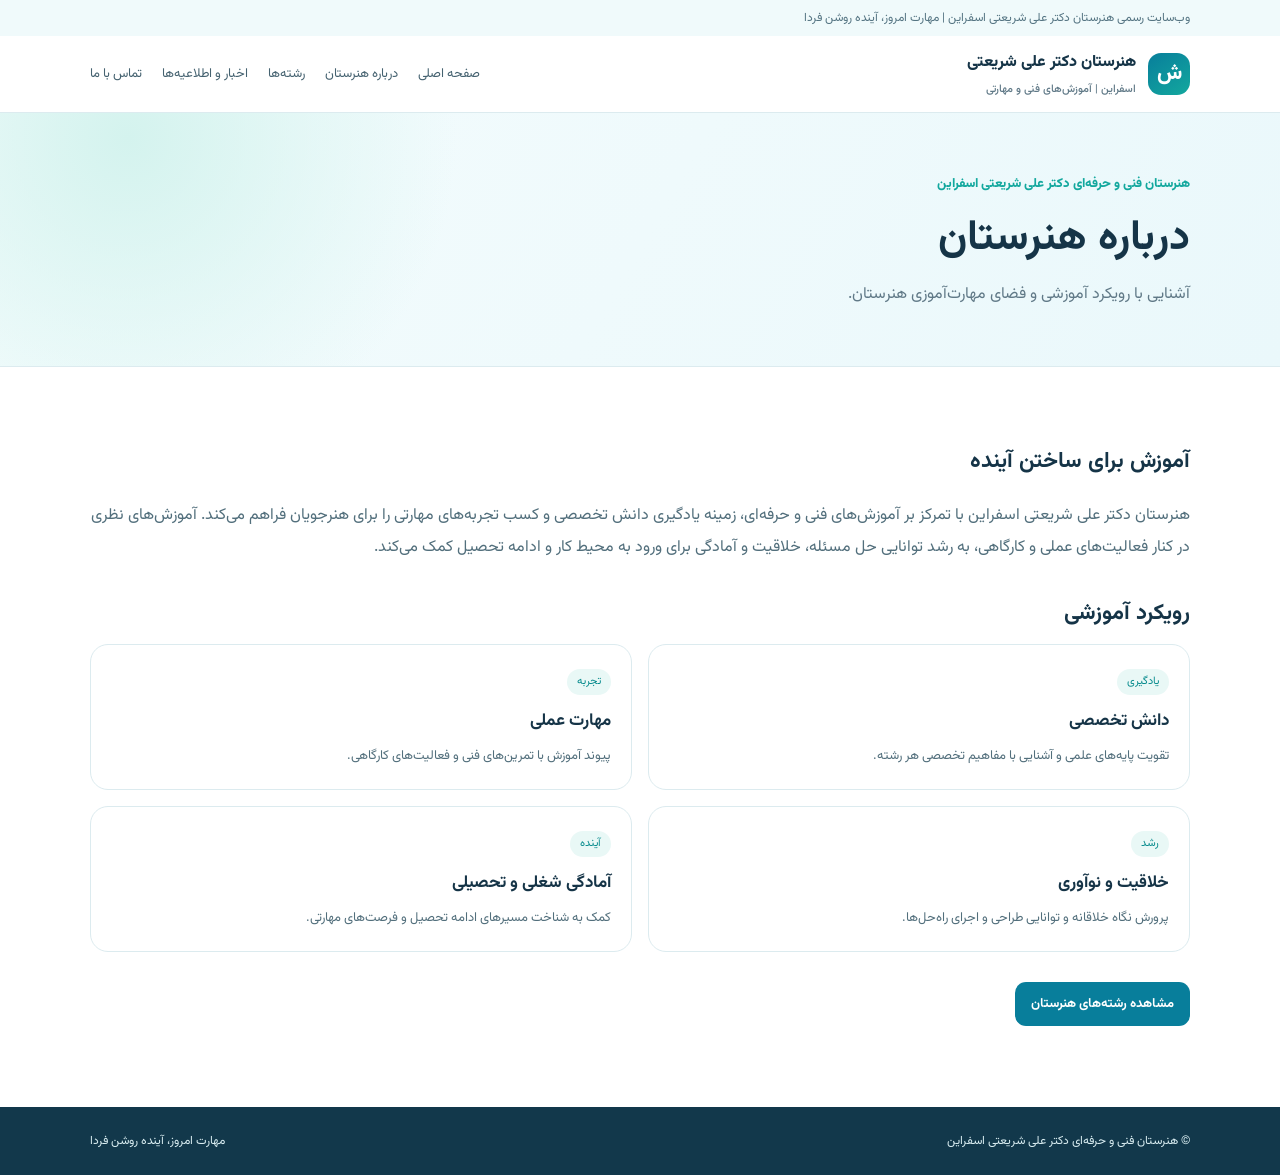
==== pages/about.html @ 3f68a5f8 "Create about school page" ====
<!doctype html><html lang="fa" dir="rtl"><head><meta charset="utf-8"><meta name="viewport" content="width=device-width,initial-scale=1"><meta name="description" content="آشنایی با رویکرد آموزشی و فضای مهارت‌آموزی هنرستان."><title>درباره هنرستان | هنرستان دکتر علی شریعتی اسفراین</title><link rel="stylesheet" href="site-pages.css"></head><body><div class="top"><div class="container">وب‌سایت رسمی هنرستان دکتر علی شریعتی اسفراین | مهارت امروز، آینده روشن فردا</div></div><header class="head"><div class="container nav"><a class="brand" href="../index.html"><span class="mark">ش</span><span>هنرستان دکتر علی شریعتی<small>اسفراین | آموزش‌های فنی و مهارتی</small></span></a><nav class="links"><a href="../index.html">صفحه اصلی</a><a href="about.html">درباره هنرستان</a><a href="fields.html">رشته‌ها</a><a href="news.html">اخبار و اطلاعیه‌ها</a><a href="contact.html">تماس با ما</a></nav></div></header><section class="hero"><div class="container"><span class="eyebrow">هنرستان فنی و حرفه‌ای دکتر علی شریعتی اسفراین</span><h1>درباره هنرستان</h1><p>آشنایی با رویکرد آموزشی و فضای مهارت‌آموزی هنرستان.</p></div></section><main class="container content"><h2>آموزش برای ساختن آینده</h2><p>هنرستان دکتر علی شریعتی اسفراین با تمرکز بر آموزش‌های فنی و حرفه‌ای، زمینه یادگیری دانش تخصصی و کسب تجربه‌های مهارتی را برای هنرجویان فراهم می‌کند. آموزش‌های نظری در کنار فعالیت‌های عملی و کارگاهی، به رشد توانایی حل مسئله، خلاقیت و آمادگی برای ورود به محیط کار و ادامه تحصیل کمک می‌کند.</p><h2>رویکرد آموزشی</h2><div class="grid"><article class="card"><span class="tag">یادگیری</span><h3>دانش تخصصی</h3><p>تقویت پایه‌های علمی و آشنایی با مفاهیم تخصصی هر رشته.</p></article><article class="card"><span class="tag">تجربه</span><h3>مهارت عملی</h3><p>پیوند آموزش با تمرین‌های فنی و فعالیت‌های کارگاهی.</p></article><article class="card"><span class="tag">رشد</span><h3>خلاقیت و نوآوری</h3><p>پرورش نگاه خلاقانه و توانایی طراحی و اجرای راه‌حل‌ها.</p></article><article class="card"><span class="tag">آینده</span><h3>آمادگی شغلی و تحصیلی</h3><p>کمک به شناخت مسیرهای ادامه تحصیل و فرصت‌های مهارتی.</p></article></div><p><a class="btn" href="fields.html">مشاهده رشته‌های هنرستان</a></p></main><footer><div class="container"><span>© هنرستان فنی و حرفه‌ای دکتر علی شریعتی اسفراین</span><span>مهارت امروز، آینده روشن فردا</span></div></footer></body></html>
---- pages/site-pages.css ----
@import url('https://fonts.googleapis.com/css2?family=Vazirmatn:wght@400;500;600;700;800&display=swap');
:root{--ink:#153447;--muted:#607987;--blue:#087e9b;--teal:#13a89e;--sky:#eaf8fb;--pale:#f4fbfc;--line:#dcebef}
*{box-sizing:border-box}html{scroll-behavior:smooth}body{margin:0;font-family:"Vazirmatn",Tahoma,sans-serif;color:var(--ink);background:#fff;line-height:2}a{color:inherit;text-decoration:none}.container{width:min(1100px,92%);margin:auto}
.top{background:#f0fafb;color:#547482;font-size:12px;padding:6px 0}.head{position:sticky;top:0;z-index:5;background:#ffffffed;backdrop-filter:blur(10px);border-bottom:1px solid var(--line)}.nav{min-height:76px;display:flex;align-items:center;justify-content:space-between;gap:18px}.brand{display:flex;align-items:center;gap:12px;font-weight:800}.mark{width:42px;height:42px;border-radius:13px;background:linear-gradient(145deg,var(--blue),var(--teal));color:#fff;display:grid;place-items:center;font-size:21px}.brand small{display:block;color:var(--muted);font-size:11px;font-weight:500}.links{display:flex;gap:20px;flex-wrap:wrap;font-size:13px;color:#456270}.links a:hover{color:var(--teal)}
.hero{padding:55px 0;background:radial-gradient(circle at 10% 10%,#d4f3ee,transparent 28%),linear-gradient(120deg,#f4fcfd,#eaf8fb);border-bottom:1px solid var(--line)}.eyebrow{color:var(--teal);font-size:13px;font-weight:800}.hero h1{font-size:clamp(28px,4vw,42px);line-height:1.5;margin:8px 0}.hero p{max-width:760px;color:var(--muted);margin:0}.content{padding:45px 0 65px}.content h2{font-size:22px;margin:28px 0 8px}.content p{color:#526f7c}.grid{display:grid;grid-template-columns:repeat(2,1fr);gap:16px}.card{border:1px solid var(--line);border-radius:18px;padding:20px;background:#fff}.card h3{margin:0 0 5px;font-size:17px}.card p{margin:0;font-size:13px}.tag{display:inline-block;background:#e9f8f6;color:#078b8d;border-radius:20px;padding:2px 10px;font-size:11px;margin-bottom:9px}
.contact-row{padding:12px 0;border-bottom:1px solid #edf3f4;display:flex;gap:15px}.contact-row b{min-width:140px;color:var(--teal)}.btn{display:inline-block;background:var(--blue);color:white;padding:9px 16px;border-radius:11px;font-size:13px;font-weight:700;margin-top:14px}
.notice{border:1px solid var(--line);border-radius:17px;padding:18px;margin-bottom:14px}.notice-top{display:flex;justify-content:space-between;gap:12px;color:var(--teal);font-size:12px}.notice h3{font-size:17px;margin:8px 0}.notice p{margin:0;color:var(--muted);font-size:13px}.notice small{color:#8299a2}
footer{background:#12384b;color:#d9edf1;padding:22px 0;font-size:12px}footer .container{display:flex;justify-content:space-between;gap:10px;flex-wrap:wrap}
@media(max-width:700px){.nav{align-items:flex-start;padding:12px 0;flex-direction:column}.links{gap:10px 15px}.grid{grid-template-columns:1fr}.contact-row{gap:8px;flex-direction:column}.contact-row b{min-width:0}}
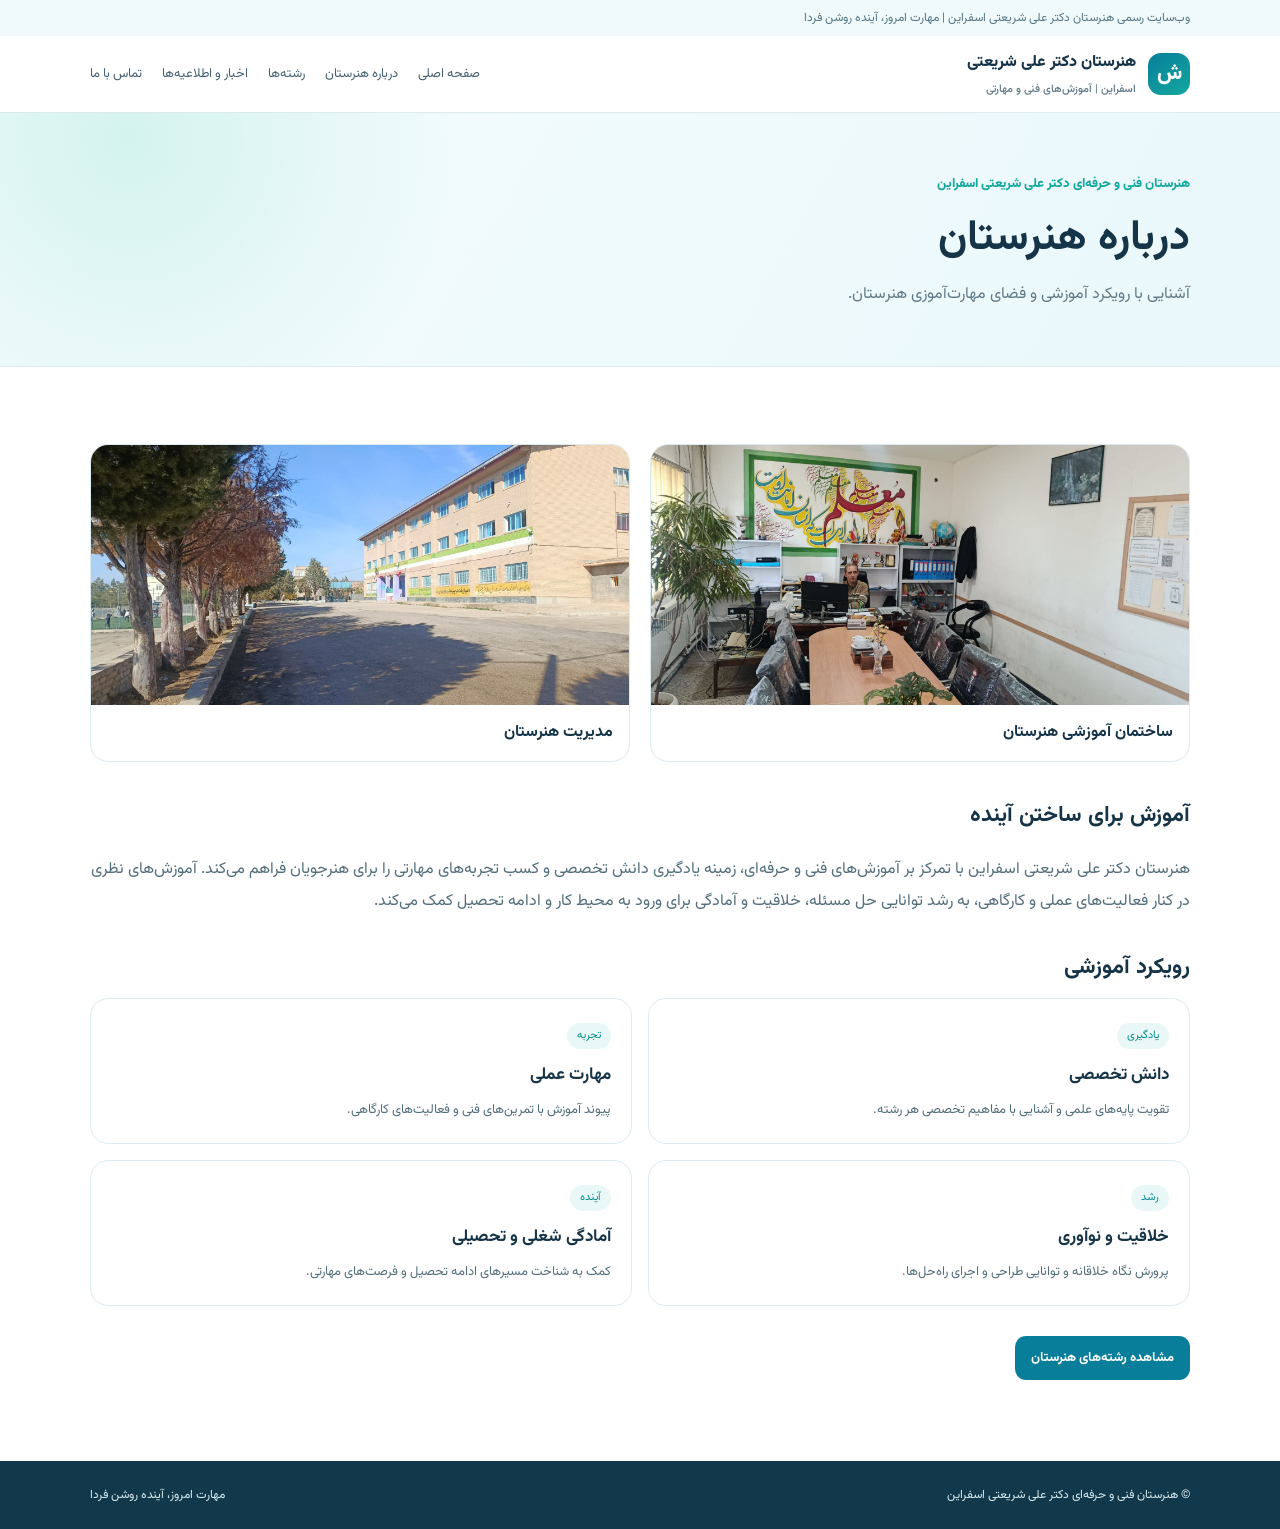
==== commit 1833a6ce: "Add school building and management office photos to about page" ====
--- a/pages/about.html
+++ b/pages/about.html
@@ -1 +1 @@
-<!doctype html><html lang="fa" dir="rtl"><head><meta charset="utf-8"><meta name="viewport" content="width=device-width,initial-scale=1"><meta name="description" content="آشنایی با رویکرد آموزشی و فضای مهارت‌آموزی هنرستان."><title>درباره هنرستان | هنرستان دکتر علی شریعتی اسفراین</title><link rel="stylesheet" href="site-pages.css"></head><body><div class="top"><div class="container">وب‌سایت رسمی هنرستان دکتر علی شریعتی اسفراین | مهارت امروز، آینده روشن فردا</div></div><header class="head"><div class="container nav"><a class="brand" href="../index.html"><span class="mark">ش</span><span>هنرستان دکتر علی شریعتی<small>اسفراین | آموزش‌های فنی و مهارتی</small></span></a><nav class="links"><a href="../index.html">صفحه اصلی</a><a href="about.html">درباره هنرستان</a><a href="fields.html">رشته‌ها</a><a href="news.html">اخبار و اطلاعیه‌ها</a><a href="contact.html">تماس با ما</a></nav></div></header><section class="hero"><div class="container"><span class="eyebrow">هنرستان فنی و حرفه‌ای دکتر علی شریعتی اسفراین</span><h1>درباره هنرستان</h1><p>آشنایی با رویکرد آموزشی و فضای مهارت‌آموزی هنرستان.</p></div></section><main class="container content"><h2>آموزش برای ساختن آینده</h2><p>هنرستان دکتر علی شریعتی اسفراین با تمرکز بر آموزش‌های فنی و حرفه‌ای، زمینه یادگیری دانش تخصصی و کسب تجربه‌های مهارتی را برای هنرجویان فراهم می‌کند. آموزش‌های نظری در کنار فعالیت‌های عملی و کارگاهی، به رشد توانایی حل مسئله، خلاقیت و آمادگی برای ورود به محیط کار و ادامه تحصیل کمک می‌کند.</p><h2>رویکرد آموزشی</h2><div class="grid"><article class="card"><span class="tag">یادگیری</span><h3>دانش تخصصی</h3><p>تقویت پایه‌های علمی و آشنایی با مفاهیم تخصصی هر رشته.</p></article><article class="card"><span class="tag">تجربه</span><h3>مهارت عملی</h3><p>پیوند آموزش با تمرین‌های فنی و فعالیت‌های کارگاهی.</p></article><article class="card"><span class="tag">رشد</span><h3>خلاقیت و نوآوری</h3><p>پرورش نگاه خلاقانه و توانایی طراحی و اجرای راه‌حل‌ها.</p></article><article class="card"><span class="tag">آینده</span><h3>آمادگی شغلی و تحصیلی</h3><p>کمک به شناخت مسیرهای ادامه تحصیل و فرصت‌های مهارتی.</p></article></div><p><a class="btn" href="fields.html">مشاهده رشته‌های هنرستان</a></p></main><footer><div class="container"><span>© هنرستان فنی و حرفه‌ای دکتر علی شریعتی اسفراین</span><span>مهارت امروز، آینده روشن فردا</span></div></footer></body></html>+<!doctype html><html lang="fa" dir="rtl"><head><meta charset="utf-8"><meta name="viewport" content="width=device-width,initial-scale=1"><meta name="description" content="آشنایی با رویکرد آموزشی و فضای مهارت‌آموزی هنرستان."><title>درباره هنرستان | هنرستان دکتر علی شریعتی اسفراین</title><link rel="stylesheet" href="site-pages.css"></head><body><div class="top"><div class="container">وب‌سایت رسمی هنرستان دکتر علی شریعتی اسفراین | مهارت امروز، آینده روشن فردا</div></div><header class="head"><div class="container nav"><a class="brand" href="../index.html"><span class="mark">ش</span><span>هنرستان دکتر علی شریعتی<small>اسفراین | آموزش‌های فنی و مهارتی</small></span></a><nav class="links"><a href="../index.html">صفحه اصلی</a><a href="about.html">درباره هنرستان</a><a href="fields.html">رشته‌ها</a><a href="news.html">اخبار و اطلاعیه‌ها</a><a href="contact.html">تماس با ما</a></nav></div></header><section class="hero"><div class="container"><span class="eyebrow">هنرستان فنی و حرفه‌ای دکتر علی شریعتی اسفراین</span><h1>درباره هنرستان</h1><p>آشنایی با رویکرد آموزشی و فضای مهارت‌آموزی هنرستان.</p></div></section><main class="container content"><section class="photo-grid" style="display:grid;grid-template-columns:repeat(auto-fit,minmax(260px,1fr));gap:20px;margin:32px 0"><figure style="margin:0;border:1px solid #dcebef;border-radius:18px;overflow:hidden;background:#fff"><img src="../IMG_20261121_161923_589.jpg" alt="ساختمان آموزشی هنرستان دکتر علی شریعتی اسفراین" style="display:block;width:100%;height:260px;object-fit:cover"><figcaption style="padding:12px 16px;font-weight:700;color:#153447">ساختمان آموزشی هنرستان</figcaption></figure><figure style="margin:0;border:1px solid #dcebef;border-radius:18px;overflow:hidden;background:#fff"><img src="../IMG_20261121_161946_931.jpg" alt="دفتر مدیریت هنرستان دکتر علی شریعتی اسفراین" style="display:block;width:100%;height:260px;object-fit:cover"><figcaption style="padding:12px 16px;font-weight:700;color:#153447">مدیریت هنرستان</figcaption></figure></section><h2>آموزش برای ساختن آینده</h2><p>هنرستان دکتر علی شریعتی اسفراین با تمرکز بر آموزش‌های فنی و حرفه‌ای، زمینه یادگیری دانش تخصصی و کسب تجربه‌های مهارتی را برای هنرجویان فراهم می‌کند. آموزش‌های نظری در کنار فعالیت‌های عملی و کارگاهی، به رشد توانایی حل مسئله، خلاقیت و آمادگی برای ورود به محیط کار و ادامه تحصیل کمک می‌کند.</p><h2>رویکرد آموزشی</h2><div class="grid"><article class="card"><span class="tag">یادگیری</span><h3>دانش تخصصی</h3><p>تقویت پایه‌های علمی و آشنایی با مفاهیم تخصصی هر رشته.</p></article><article class="card"><span class="tag">تجربه</span><h3>مهارت عملی</h3><p>پیوند آموزش با تمرین‌های فنی و فعالیت‌های کارگاهی.</p></article><article class="card"><span class="tag">رشد</span><h3>خلاقیت و نوآوری</h3><p>پرورش نگاه خلاقانه و توانایی طراحی و اجرای راه‌حل‌ها.</p></article><article class="card"><span class="tag">آینده</span><h3>آمادگی شغلی و تحصیلی</h3><p>کمک به شناخت مسیرهای ادامه تحصیل و فرصت‌های مهارتی.</p></article></div><p><a class="btn" href="fields.html">مشاهده رشته‌های هنرستان</a></p></main><footer><div class="container"><span>© هنرستان فنی و حرفه‌ای دکتر علی شریعتی اسفراین</span><span>مهارت امروز، آینده روشن فردا</span></div></footer></body></html>
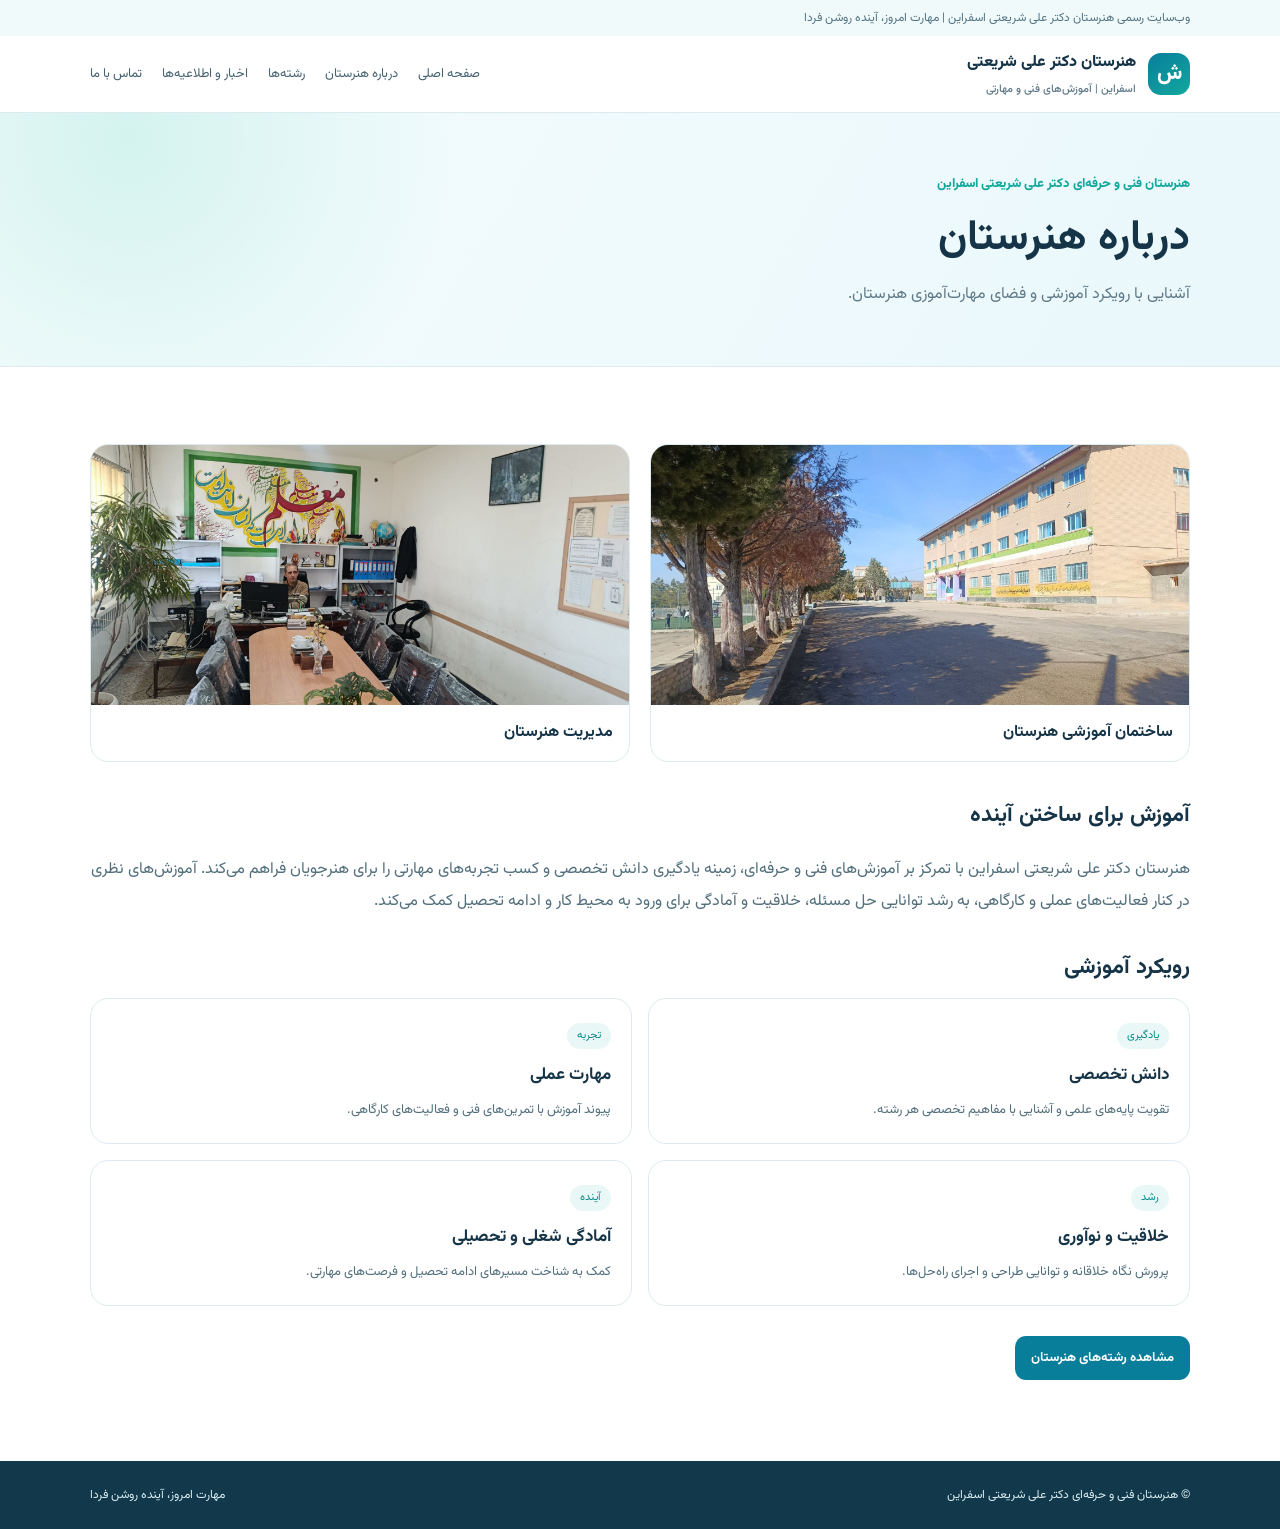
==== commit dcd954b2: "Swap school building and management office photos and captions" ====
--- a/pages/about.html
+++ b/pages/about.html
@@ -1 +1 @@
-<!doctype html><html lang="fa" dir="rtl"><head><meta charset="utf-8"><meta name="viewport" content="width=device-width,initial-scale=1"><meta name="description" content="آشنایی با رویکرد آموزشی و فضای مهارت‌آموزی هنرستان."><title>درباره هنرستان | هنرستان دکتر علی شریعتی اسفراین</title><link rel="stylesheet" href="site-pages.css"></head><body><div class="top"><div class="container">وب‌سایت رسمی هنرستان دکتر علی شریعتی اسفراین | مهارت امروز، آینده روشن فردا</div></div><header class="head"><div class="container nav"><a class="brand" href="../index.html"><span class="mark">ش</span><span>هنرستان دکتر علی شریعتی<small>اسفراین | آموزش‌های فنی و مهارتی</small></span></a><nav class="links"><a href="../index.html">صفحه اصلی</a><a href="about.html">درباره هنرستان</a><a href="fields.html">رشته‌ها</a><a href="news.html">اخبار و اطلاعیه‌ها</a><a href="contact.html">تماس با ما</a></nav></div></header><section class="hero"><div class="container"><span class="eyebrow">هنرستان فنی و حرفه‌ای دکتر علی شریعتی اسفراین</span><h1>درباره هنرستان</h1><p>آشنایی با رویکرد آموزشی و فضای مهارت‌آموزی هنرستان.</p></div></section><main class="container content"><section class="photo-grid" style="display:grid;grid-template-columns:repeat(auto-fit,minmax(260px,1fr));gap:20px;margin:32px 0"><figure style="margin:0;border:1px solid #dcebef;border-radius:18px;overflow:hidden;background:#fff"><img src="../IMG_20261121_161923_589.jpg" alt="ساختمان آموزشی هنرستان دکتر علی شریعتی اسفراین" style="display:block;width:100%;height:260px;object-fit:cover"><figcaption style="padding:12px 16px;font-weight:700;color:#153447">ساختمان آموزشی هنرستان</figcaption></figure><figure style="margin:0;border:1px solid #dcebef;border-radius:18px;overflow:hidden;background:#fff"><img src="../IMG_20261121_161946_931.jpg" alt="دفتر مدیریت هنرستان دکتر علی شریعتی اسفراین" style="display:block;width:100%;height:260px;object-fit:cover"><figcaption style="padding:12px 16px;font-weight:700;color:#153447">مدیریت هنرستان</figcaption></figure></section><h2>آموزش برای ساختن آینده</h2><p>هنرستان دکتر علی شریعتی اسفراین با تمرکز بر آموزش‌های فنی و حرفه‌ای، زمینه یادگیری دانش تخصصی و کسب تجربه‌های مهارتی را برای هنرجویان فراهم می‌کند. آموزش‌های نظری در کنار فعالیت‌های عملی و کارگاهی، به رشد توانایی حل مسئله، خلاقیت و آمادگی برای ورود به محیط کار و ادامه تحصیل کمک می‌کند.</p><h2>رویکرد آموزشی</h2><div class="grid"><article class="card"><span class="tag">یادگیری</span><h3>دانش تخصصی</h3><p>تقویت پایه‌های علمی و آشنایی با مفاهیم تخصصی هر رشته.</p></article><article class="card"><span class="tag">تجربه</span><h3>مهارت عملی</h3><p>پیوند آموزش با تمرین‌های فنی و فعالیت‌های کارگاهی.</p></article><article class="card"><span class="tag">رشد</span><h3>خلاقیت و نوآوری</h3><p>پرورش نگاه خلاقانه و توانایی طراحی و اجرای راه‌حل‌ها.</p></article><article class="card"><span class="tag">آینده</span><h3>آمادگی شغلی و تحصیلی</h3><p>کمک به شناخت مسیرهای ادامه تحصیل و فرصت‌های مهارتی.</p></article></div><p><a class="btn" href="fields.html">مشاهده رشته‌های هنرستان</a></p></main><footer><div class="container"><span>© هنرستان فنی و حرفه‌ای دکتر علی شریعتی اسفراین</span><span>مهارت امروز، آینده روشن فردا</span></div></footer></body></html>+<!doctype html><html lang="fa" dir="rtl"><head><meta charset="utf-8"><meta name="viewport" content="width=device-width,initial-scale=1"><meta name="description" content="آشنایی با رویکرد آموزشی و فضای مهارت‌آموزی هنرستان."><title>درباره هنرستان | هنرستان دکتر علی شریعتی اسفراین</title><link rel="stylesheet" href="site-pages.css"></head><body><div class="top"><div class="container">وب‌سایت رسمی هنرستان دکتر علی شریعتی اسفراین | مهارت امروز، آینده روشن فردا</div></div><header class="head"><div class="container nav"><a class="brand" href="../index.html"><span class="mark">ش</span><span>هنرستان دکتر علی شریعتی<small>اسفراین | آموزش‌های فنی و مهارتی</small></span></a><nav class="links"><a href="../index.html">صفحه اصلی</a><a href="about.html">درباره هنرستان</a><a href="fields.html">رشته‌ها</a><a href="news.html">اخبار و اطلاعیه‌ها</a><a href="contact.html">تماس با ما</a></nav></div></header><section class="hero"><div class="container"><span class="eyebrow">هنرستان فنی و حرفه‌ای دکتر علی شریعتی اسفراین</span><h1>درباره هنرستان</h1><p>آشنایی با رویکرد آموزشی و فضای مهارت‌آموزی هنرستان.</p></div></section><main class="container content"><section class="photo-grid" style="display:grid;grid-template-columns:repeat(auto-fit,minmax(260px,1fr));gap:20px;margin:32px 0"><figure style="margin:0;border:1px solid #dcebef;border-radius:18px;overflow:hidden;background:#fff"><img src="../IMG_20261121_161946_931.jpg" alt="ساختمان آموزشی هنرستان دکتر علی شریعتی اسفراین" style="display:block;width:100%;height:260px;object-fit:cover"><figcaption style="padding:12px 16px;font-weight:700;color:#153447">ساختمان آموزشی هنرستان</figcaption></figure><figure style="margin:0;border:1px solid #dcebef;border-radius:18px;overflow:hidden;background:#fff"><img src="../IMG_20261121_161923_589.jpg" alt="دفتر مدیریت هنرستان دکتر علی شریعتی اسفراین" style="display:block;width:100%;height:260px;object-fit:cover"><figcaption style="padding:12px 16px;font-weight:700;color:#153447">مدیریت هنرستان</figcaption></figure></section><h2>آموزش برای ساختن آینده</h2><p>هنرستان دکتر علی شریعتی اسفراین با تمرکز بر آموزش‌های فنی و حرفه‌ای، زمینه یادگیری دانش تخصصی و کسب تجربه‌های مهارتی را برای هنرجویان فراهم می‌کند. آموزش‌های نظری در کنار فعالیت‌های عملی و کارگاهی، به رشد توانایی حل مسئله، خلاقیت و آمادگی برای ورود به محیط کار و ادامه تحصیل کمک می‌کند.</p><h2>رویکرد آموزشی</h2><div class="grid"><article class="card"><span class="tag">یادگیری</span><h3>دانش تخصصی</h3><p>تقویت پایه‌های علمی و آشنایی با مفاهیم تخصصی هر رشته.</p></article><article class="card"><span class="tag">تجربه</span><h3>مهارت عملی</h3><p>پیوند آموزش با تمرین‌های فنی و فعالیت‌های کارگاهی.</p></article><article class="card"><span class="tag">رشد</span><h3>خلاقیت و نوآوری</h3><p>پرورش نگاه خلاقانه و توانایی طراحی و اجرای راه‌حل‌ها.</p></article><article class="card"><span class="tag">آینده</span><h3>آمادگی شغلی و تحصیلی</h3><p>کمک به شناخت مسیرهای ادامه تحصیل و فرصت‌های مهارتی.</p></article></div><p><a class="btn" href="fields.html">مشاهده رشته‌های هنرستان</a></p></main><footer><div class="container"><span>© هنرستان فنی و حرفه‌ای دکتر علی شریعتی اسفراین</span><span>مهارت امروز، آینده روشن فردا</span></div></footer></body></html>
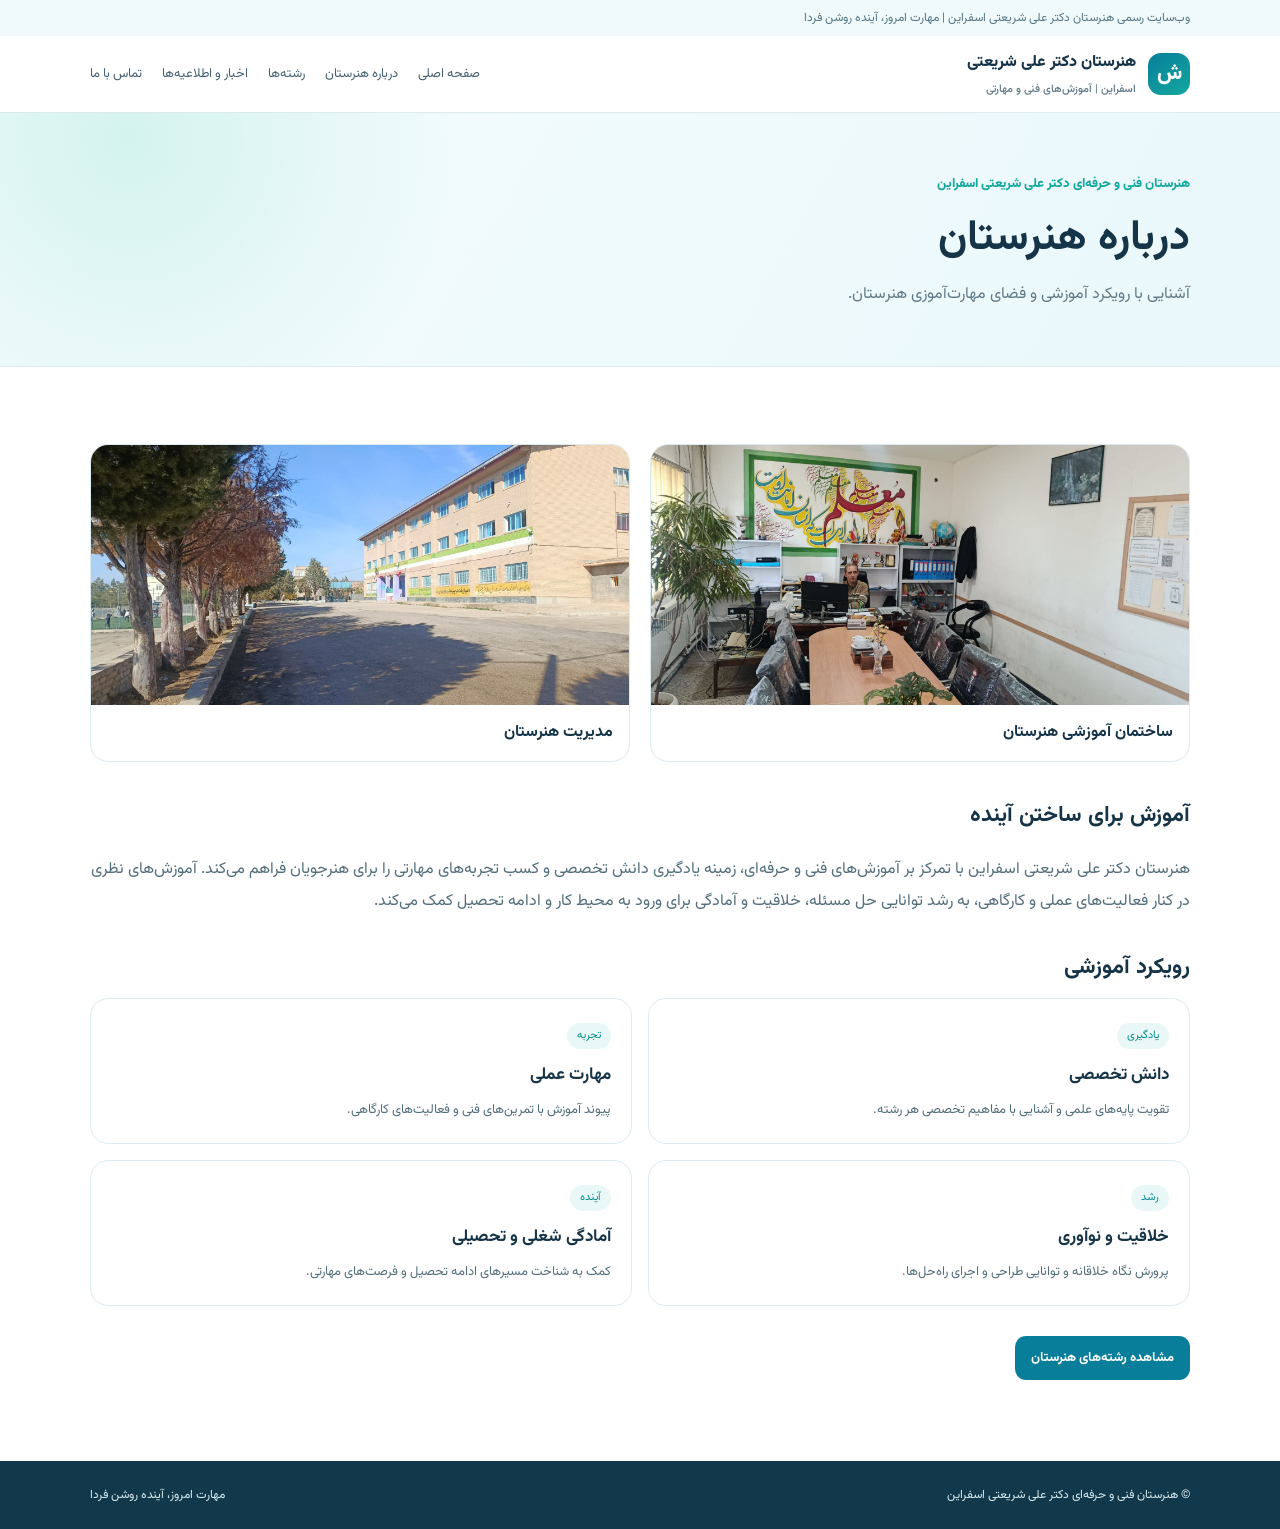
==== commit f301812c: "Correct school photo and management office image mapping" ====
--- a/pages/about.html
+++ b/pages/about.html
@@ -1 +1 @@
-<!doctype html><html lang="fa" dir="rtl"><head><meta charset="utf-8"><meta name="viewport" content="width=device-width,initial-scale=1"><meta name="description" content="آشنایی با رویکرد آموزشی و فضای مهارت‌آموزی هنرستان."><title>درباره هنرستان | هنرستان دکتر علی شریعتی اسفراین</title><link rel="stylesheet" href="site-pages.css"></head><body><div class="top"><div class="container">وب‌سایت رسمی هنرستان دکتر علی شریعتی اسفراین | مهارت امروز، آینده روشن فردا</div></div><header class="head"><div class="container nav"><a class="brand" href="../index.html"><span class="mark">ش</span><span>هنرستان دکتر علی شریعتی<small>اسفراین | آموزش‌های فنی و مهارتی</small></span></a><nav class="links"><a href="../index.html">صفحه اصلی</a><a href="about.html">درباره هنرستان</a><a href="fields.html">رشته‌ها</a><a href="news.html">اخبار و اطلاعیه‌ها</a><a href="contact.html">تماس با ما</a></nav></div></header><section class="hero"><div class="container"><span class="eyebrow">هنرستان فنی و حرفه‌ای دکتر علی شریعتی اسفراین</span><h1>درباره هنرستان</h1><p>آشنایی با رویکرد آموزشی و فضای مهارت‌آموزی هنرستان.</p></div></section><main class="container content"><section class="photo-grid" style="display:grid;grid-template-columns:repeat(auto-fit,minmax(260px,1fr));gap:20px;margin:32px 0"><figure style="margin:0;border:1px solid #dcebef;border-radius:18px;overflow:hidden;background:#fff"><img src="../IMG_20261121_161946_931.jpg" alt="ساختمان آموزشی هنرستان دکتر علی شریعتی اسفراین" style="display:block;width:100%;height:260px;object-fit:cover"><figcaption style="padding:12px 16px;font-weight:700;color:#153447">ساختمان آموزشی هنرستان</figcaption></figure><figure style="margin:0;border:1px solid #dcebef;border-radius:18px;overflow:hidden;background:#fff"><img src="../IMG_20261121_161923_589.jpg" alt="دفتر مدیریت هنرستان دکتر علی شریعتی اسفراین" style="display:block;width:100%;height:260px;object-fit:cover"><figcaption style="padding:12px 16px;font-weight:700;color:#153447">مدیریت هنرستان</figcaption></figure></section><h2>آموزش برای ساختن آینده</h2><p>هنرستان دکتر علی شریعتی اسفراین با تمرکز بر آموزش‌های فنی و حرفه‌ای، زمینه یادگیری دانش تخصصی و کسب تجربه‌های مهارتی را برای هنرجویان فراهم می‌کند. آموزش‌های نظری در کنار فعالیت‌های عملی و کارگاهی، به رشد توانایی حل مسئله، خلاقیت و آمادگی برای ورود به محیط کار و ادامه تحصیل کمک می‌کند.</p><h2>رویکرد آموزشی</h2><div class="grid"><article class="card"><span class="tag">یادگیری</span><h3>دانش تخصصی</h3><p>تقویت پایه‌های علمی و آشنایی با مفاهیم تخصصی هر رشته.</p></article><article class="card"><span class="tag">تجربه</span><h3>مهارت عملی</h3><p>پیوند آموزش با تمرین‌های فنی و فعالیت‌های کارگاهی.</p></article><article class="card"><span class="tag">رشد</span><h3>خلاقیت و نوآوری</h3><p>پرورش نگاه خلاقانه و توانایی طراحی و اجرای راه‌حل‌ها.</p></article><article class="card"><span class="tag">آینده</span><h3>آمادگی شغلی و تحصیلی</h3><p>کمک به شناخت مسیرهای ادامه تحصیل و فرصت‌های مهارتی.</p></article></div><p><a class="btn" href="fields.html">مشاهده رشته‌های هنرستان</a></p></main><footer><div class="container"><span>© هنرستان فنی و حرفه‌ای دکتر علی شریعتی اسفراین</span><span>مهارت امروز، آینده روشن فردا</span></div></footer></body></html>+<!doctype html><html lang="fa" dir="rtl"><head><meta charset="utf-8"><meta name="viewport" content="width=device-width,initial-scale=1"><meta name="description" content="آشنایی با رویکرد آموزشی و فضای مهارت‌آموزی هنرستان."><title>درباره هنرستان | هنرستان دکتر علی شریعتی اسفراین</title><link rel="stylesheet" href="site-pages.css"></head><body><div class="top"><div class="container">وب‌سایت رسمی هنرستان دکتر علی شریعتی اسفراین | مهارت امروز، آینده روشن فردا</div></div><header class="head"><div class="container nav"><a class="brand" href="../index.html"><span class="mark">ش</span><span>هنرستان دکتر علی شریعتی<small>اسفراین | آموزش‌های فنی و مهارتی</small></span></a><nav class="links"><a href="../index.html">صفحه اصلی</a><a href="about.html">درباره هنرستان</a><a href="fields.html">رشته‌ها</a><a href="news.html">اخبار و اطلاعیه‌ها</a><a href="contact.html">تماس با ما</a></nav></div></header><section class="hero"><div class="container"><span class="eyebrow">هنرستان فنی و حرفه‌ای دکتر علی شریعتی اسفراین</span><h1>درباره هنرستان</h1><p>آشنایی با رویکرد آموزشی و فضای مهارت‌آموزی هنرستان.</p></div></section><main class="container content"><section class="photo-grid" style="display:grid;grid-template-columns:repeat(auto-fit,minmax(260px,1fr));gap:20px;margin:32px 0"><figure style="margin:0;border:1px solid #dcebef;border-radius:18px;overflow:hidden;background:#fff"><img src="../IMG_20261121_161923_589.jpg" alt="ساختمان آموزشی هنرستان دکتر علی شریعتی اسفراین" style="display:block;width:100%;height:260px;object-fit:cover"><figcaption style="padding:12px 16px;font-weight:700;color:#153447">ساختمان آموزشی هنرستان</figcaption></figure><figure style="margin:0;border:1px solid #dcebef;border-radius:18px;overflow:hidden;background:#fff"><img src="../IMG_20261121_161946_931.jpg" alt="دفتر مدیریت هنرستان دکتر علی شریعتی اسفراین" style="display:block;width:100%;height:260px;object-fit:cover"><figcaption style="padding:12px 16px;font-weight:700;color:#153447">مدیریت هنرستان</figcaption></figure></section><h2>آموزش برای ساختن آینده</h2><p>هنرستان دکتر علی شریعتی اسفراین با تمرکز بر آموزش‌های فنی و حرفه‌ای، زمینه یادگیری دانش تخصصی و کسب تجربه‌های مهارتی را برای هنرجویان فراهم می‌کند. آموزش‌های نظری در کنار فعالیت‌های عملی و کارگاهی، به رشد توانایی حل مسئله، خلاقیت و آمادگی برای ورود به محیط کار و ادامه تحصیل کمک می‌کند.</p><h2>رویکرد آموزشی</h2><div class="grid"><article class="card"><span class="tag">یادگیری</span><h3>دانش تخصصی</h3><p>تقویت پایه‌های علمی و آشنایی با مفاهیم تخصصی هر رشته.</p></article><article class="card"><span class="tag">تجربه</span><h3>مهارت عملی</h3><p>پیوند آموزش با تمرین‌های فنی و فعالیت‌های کارگاهی.</p></article><article class="card"><span class="tag">رشد</span><h3>خلاقیت و نوآوری</h3><p>پرورش نگاه خلاقانه و توانایی طراحی و اجرای راه‌حل‌ها.</p></article><article class="card"><span class="tag">آینده</span><h3>آمادگی شغلی و تحصیلی</h3><p>کمک به شناخت مسیرهای ادامه تحصیل و فرصت‌های مهارتی.</p></article></div><p><a class="btn" href="fields.html">مشاهده رشته‌های هنرستان</a></p></main><footer><div class="container"><span>© هنرستان فنی و حرفه‌ای دکتر علی شریعتی اسفراین</span><span>مهارت امروز، آینده روشن فردا</span></div></footer></body></html>
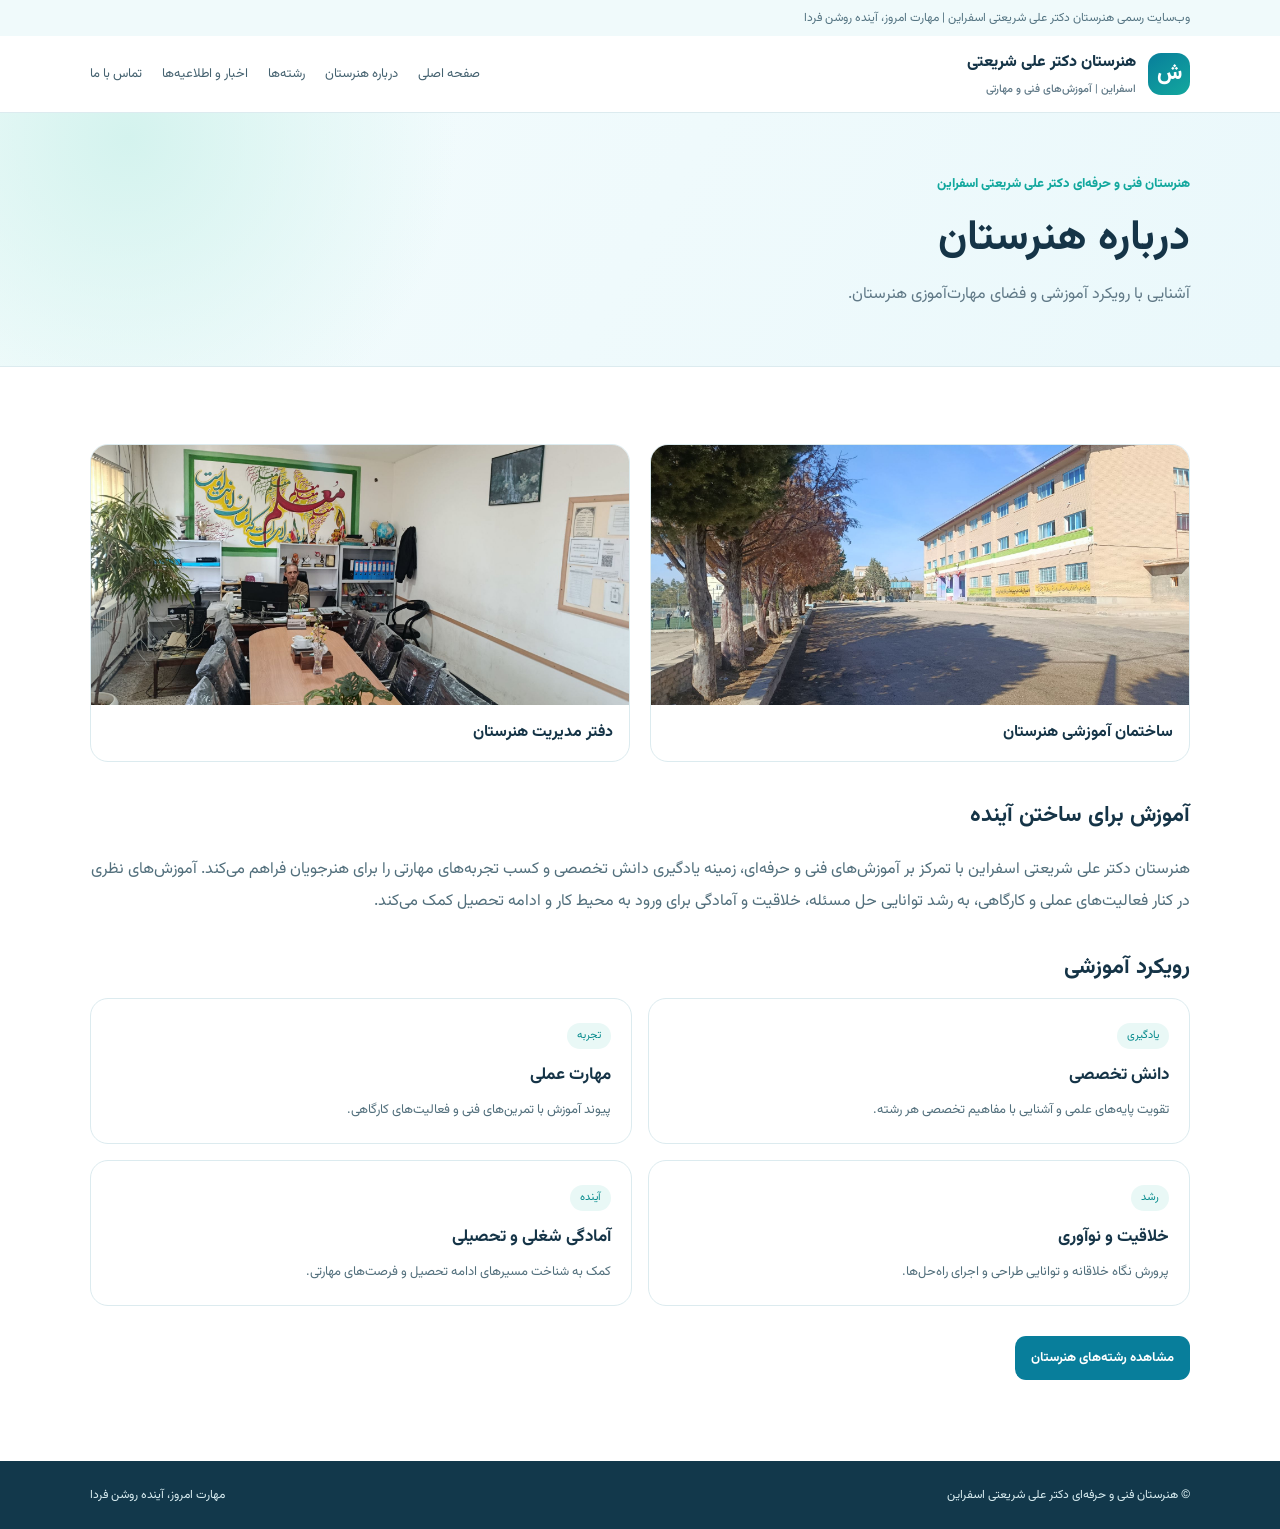
==== commit 55723df5: "Fix actual school and management photo mapping" ====
--- a/pages/about.html
+++ b/pages/about.html
@@ -1 +1 @@
-<!doctype html><html lang="fa" dir="rtl"><head><meta charset="utf-8"><meta name="viewport" content="width=device-width,initial-scale=1"><meta name="description" content="آشنایی با رویکرد آموزشی و فضای مهارت‌آموزی هنرستان."><title>درباره هنرستان | هنرستان دکتر علی شریعتی اسفراین</title><link rel="stylesheet" href="site-pages.css"></head><body><div class="top"><div class="container">وب‌سایت رسمی هنرستان دکتر علی شریعتی اسفراین | مهارت امروز، آینده روشن فردا</div></div><header class="head"><div class="container nav"><a class="brand" href="../index.html"><span class="mark">ش</span><span>هنرستان دکتر علی شریعتی<small>اسفراین | آموزش‌های فنی و مهارتی</small></span></a><nav class="links"><a href="../index.html">صفحه اصلی</a><a href="about.html">درباره هنرستان</a><a href="fields.html">رشته‌ها</a><a href="news.html">اخبار و اطلاعیه‌ها</a><a href="contact.html">تماس با ما</a></nav></div></header><section class="hero"><div class="container"><span class="eyebrow">هنرستان فنی و حرفه‌ای دکتر علی شریعتی اسفراین</span><h1>درباره هنرستان</h1><p>آشنایی با رویکرد آموزشی و فضای مهارت‌آموزی هنرستان.</p></div></section><main class="container content"><section class="photo-grid" style="display:grid;grid-template-columns:repeat(auto-fit,minmax(260px,1fr));gap:20px;margin:32px 0"><figure style="margin:0;border:1px solid #dcebef;border-radius:18px;overflow:hidden;background:#fff"><img src="../IMG_20261121_161923_589.jpg" alt="ساختمان آموزشی هنرستان دکتر علی شریعتی اسفراین" style="display:block;width:100%;height:260px;object-fit:cover"><figcaption style="padding:12px 16px;font-weight:700;color:#153447">ساختمان آموزشی هنرستان</figcaption></figure><figure style="margin:0;border:1px solid #dcebef;border-radius:18px;overflow:hidden;background:#fff"><img src="../IMG_20261121_161946_931.jpg" alt="دفتر مدیریت هنرستان دکتر علی شریعتی اسفراین" style="display:block;width:100%;height:260px;object-fit:cover"><figcaption style="padding:12px 16px;font-weight:700;color:#153447">مدیریت هنرستان</figcaption></figure></section><h2>آموزش برای ساختن آینده</h2><p>هنرستان دکتر علی شریعتی اسفراین با تمرکز بر آموزش‌های فنی و حرفه‌ای، زمینه یادگیری دانش تخصصی و کسب تجربه‌های مهارتی را برای هنرجویان فراهم می‌کند. آموزش‌های نظری در کنار فعالیت‌های عملی و کارگاهی، به رشد توانایی حل مسئله، خلاقیت و آمادگی برای ورود به محیط کار و ادامه تحصیل کمک می‌کند.</p><h2>رویکرد آموزشی</h2><div class="grid"><article class="card"><span class="tag">یادگیری</span><h3>دانش تخصصی</h3><p>تقویت پایه‌های علمی و آشنایی با مفاهیم تخصصی هر رشته.</p></article><article class="card"><span class="tag">تجربه</span><h3>مهارت عملی</h3><p>پیوند آموزش با تمرین‌های فنی و فعالیت‌های کارگاهی.</p></article><article class="card"><span class="tag">رشد</span><h3>خلاقیت و نوآوری</h3><p>پرورش نگاه خلاقانه و توانایی طراحی و اجرای راه‌حل‌ها.</p></article><article class="card"><span class="tag">آینده</span><h3>آمادگی شغلی و تحصیلی</h3><p>کمک به شناخت مسیرهای ادامه تحصیل و فرصت‌های مهارتی.</p></article></div><p><a class="btn" href="fields.html">مشاهده رشته‌های هنرستان</a></p></main><footer><div class="container"><span>© هنرستان فنی و حرفه‌ای دکتر علی شریعتی اسفراین</span><span>مهارت امروز، آینده روشن فردا</span></div></footer></body></html>+<!doctype html><html lang="fa" dir="rtl"><head><meta charset="utf-8"><meta name="viewport" content="width=device-width,initial-scale=1"><meta name="description" content="آشنایی با رویکرد آموزشی و فضای مهارت‌آموزی هنرستان."><title>درباره هنرستان | هنرستان دکتر علی شریعتی اسفراین</title><link rel="stylesheet" href="site-pages.css"></head><body><div class="top"><div class="container">وب‌سایت رسمی هنرستان دکتر علی شریعتی اسفراین | مهارت امروز، آینده روشن فردا</div></div><header class="head"><div class="container nav"><a class="brand" href="../index.html"><span class="mark">ش</span><span>هنرستان دکتر علی شریعتی<small>اسفراین | آموزش‌های فنی و مهارتی</small></span></a><nav class="links"><a href="../index.html">صفحه اصلی</a><a href="about.html">درباره هنرستان</a><a href="fields.html">رشته‌ها</a><a href="news.html">اخبار و اطلاعیه‌ها</a><a href="contact.html">تماس با ما</a></nav></div></header><section class="hero"><div class="container"><span class="eyebrow">هنرستان فنی و حرفه‌ای دکتر علی شریعتی اسفراین</span><h1>درباره هنرستان</h1><p>آشنایی با رویکرد آموزشی و فضای مهارت‌آموزی هنرستان.</p></div></section><main class="container content"><section class="photo-grid" style="display:grid;grid-template-columns:repeat(auto-fit,minmax(260px,1fr));gap:20px;margin:32px 0"><figure style="margin:0;border:1px solid #dcebef;border-radius:18px;overflow:hidden;background:#fff"><img src="../IMG_20261121_161946_931.jpg" alt="ساختمان آموزشی هنرستان دکتر علی شریعتی اسفراین" style="display:block;width:100%;height:260px;object-fit:cover"><figcaption style="padding:12px 16px;font-weight:700;color:#153447">ساختمان آموزشی هنرستان</figcaption></figure><figure style="margin:0;border:1px solid #dcebef;border-radius:18px;overflow:hidden;background:#fff"><img src="../IMG_20261121_161923_589.jpg" alt="دفتر مدیریت هنرستان دکتر علی شریعتی اسفراین" style="display:block;width:100%;height:260px;object-fit:cover"><figcaption style="padding:12px 16px;font-weight:700;color:#153447">دفتر مدیریت هنرستان</figcaption></figure></section><h2>آموزش برای ساختن آینده</h2><p>هنرستان دکتر علی شریعتی اسفراین با تمرکز بر آموزش‌های فنی و حرفه‌ای، زمینه یادگیری دانش تخصصی و کسب تجربه‌های مهارتی را برای هنرجویان فراهم می‌کند. آموزش‌های نظری در کنار فعالیت‌های عملی و کارگاهی، به رشد توانایی حل مسئله، خلاقیت و آمادگی برای ورود به محیط کار و ادامه تحصیل کمک می‌کند.</p><h2>رویکرد آموزشی</h2><div class="grid"><article class="card"><span class="tag">یادگیری</span><h3>دانش تخصصی</h3><p>تقویت پایه‌های علمی و آشنایی با مفاهیم تخصصی هر رشته.</p></article><article class="card"><span class="tag">تجربه</span><h3>مهارت عملی</h3><p>پیوند آموزش با تمرین‌های فنی و فعالیت‌های کارگاهی.</p></article><article class="card"><span class="tag">رشد</span><h3>خلاقیت و نوآوری</h3><p>پرورش نگاه خلاقانه و توانایی طراحی و اجرای راه‌حل‌ها.</p></article><article class="card"><span class="tag">آینده</span><h3>آمادگی شغلی و تحصیلی</h3><p>کمک به شناخت مسیرهای ادامه تحصیل و فرصت‌های مهارتی.</p></article></div><p><a class="btn" href="fields.html">مشاهده رشته‌های هنرستان</a></p></main><footer><div class="container"><span>© هنرستان فنی و حرفه‌ای دکتر علی شریعتی اسفراین</span><span>مهارت امروز، آینده روشن فردا</span></div></footer></body></html>
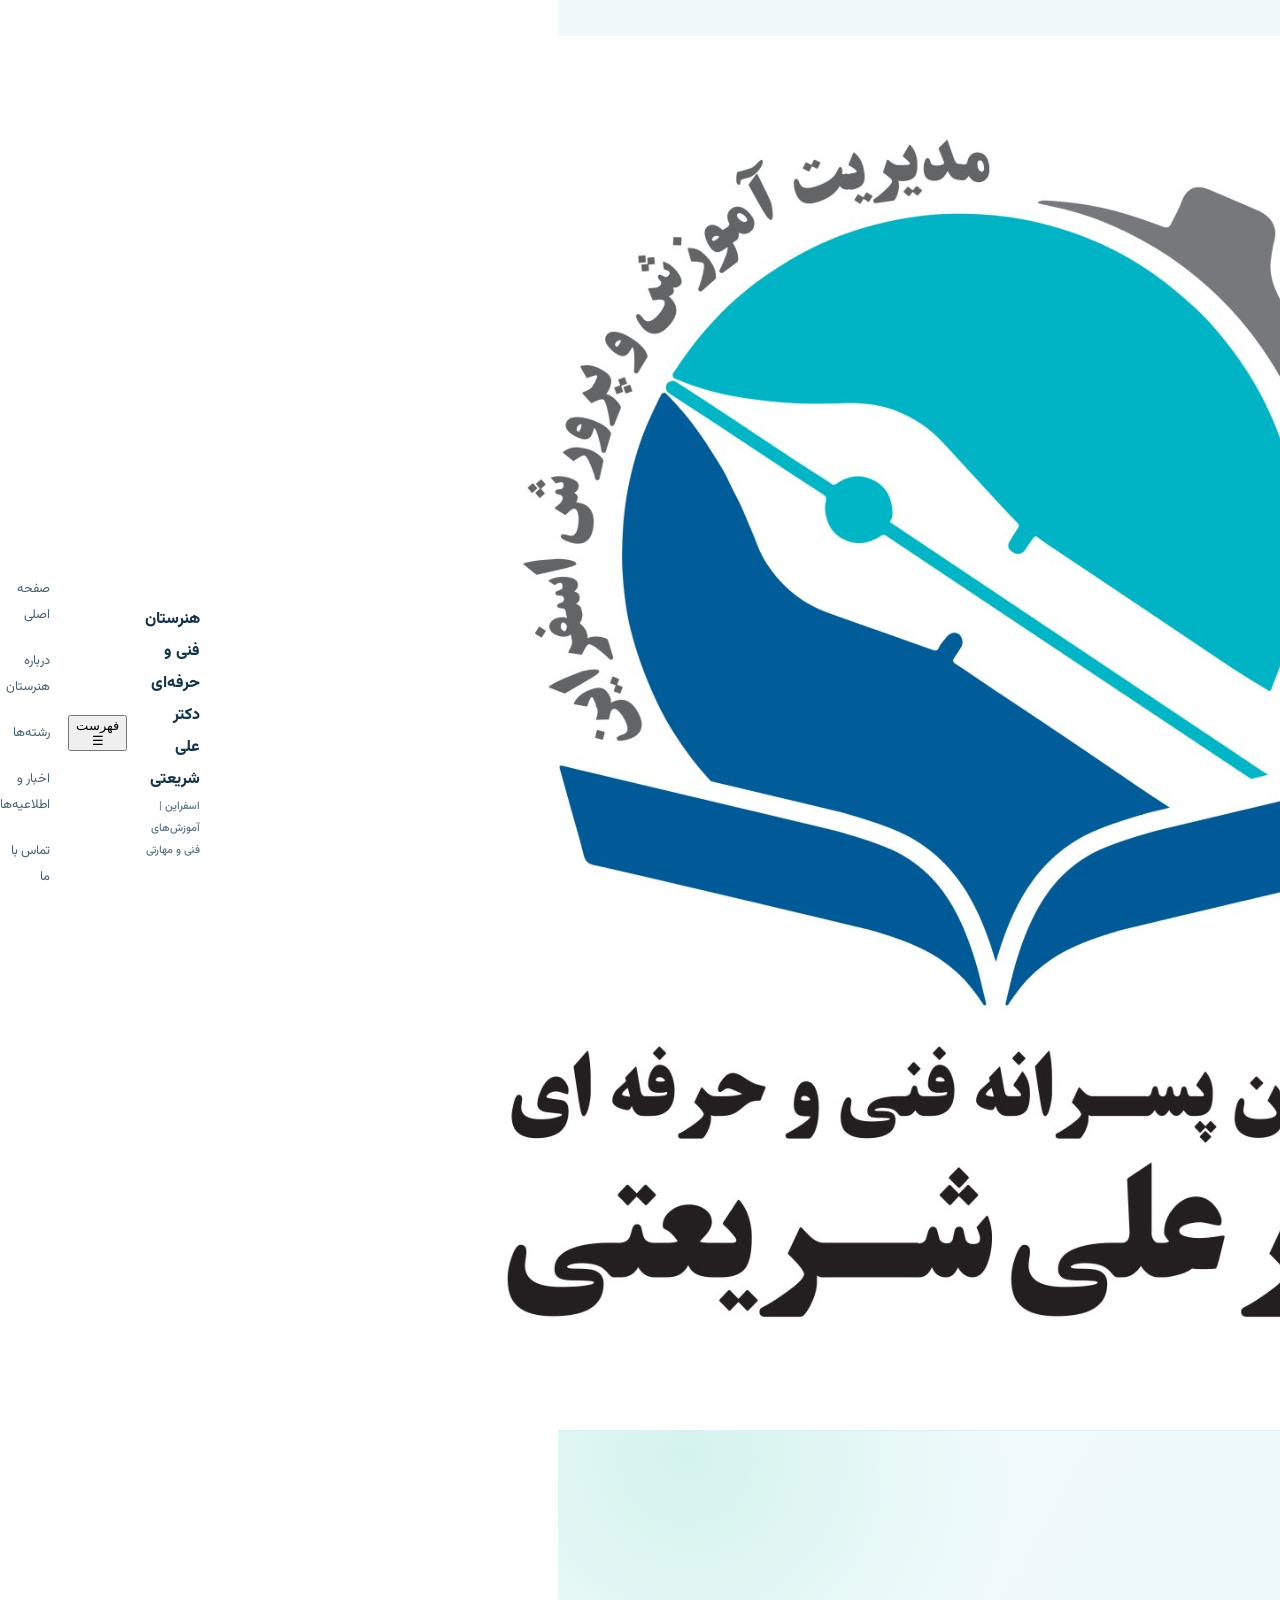
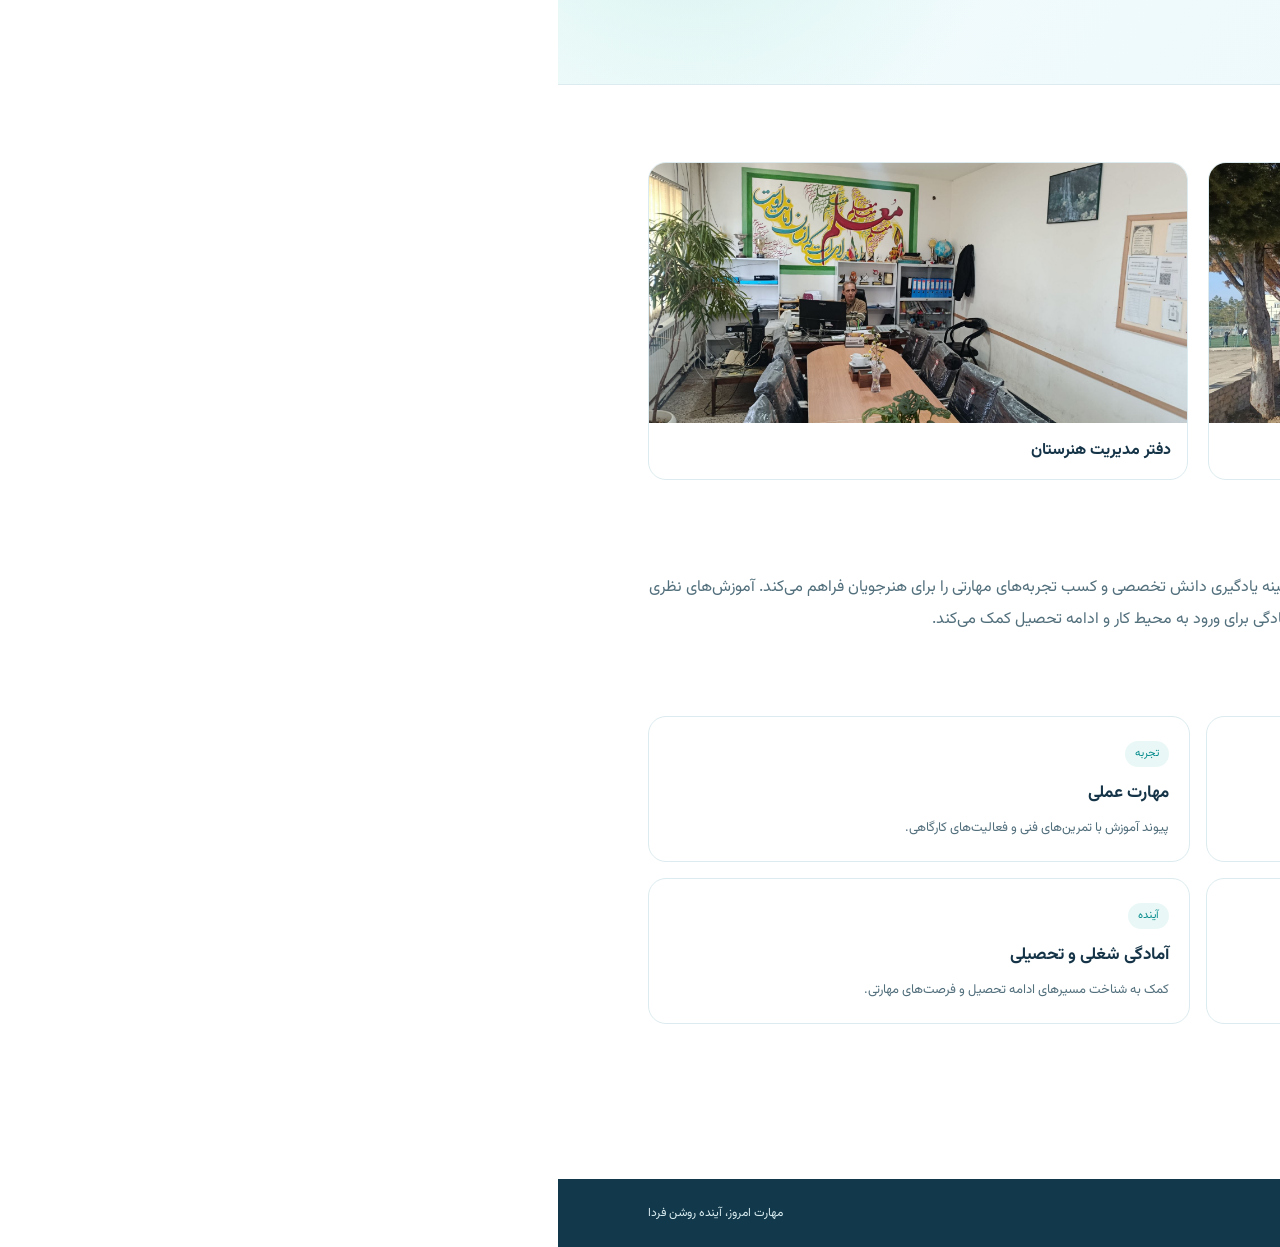
==== commit 4536ea5b: "Unify internal page headers with official logo and mobile navigation" ====
--- a/pages/about.html
+++ b/pages/about.html
@@ -1 +1 @@
-<!doctype html><html lang="fa" dir="rtl"><head><meta charset="utf-8"><meta name="viewport" content="width=device-width,initial-scale=1"><meta name="description" content="آشنایی با رویکرد آموزشی و فضای مهارت‌آموزی هنرستان."><title>درباره هنرستان | هنرستان دکتر علی شریعتی اسفراین</title><link rel="stylesheet" href="site-pages.css"></head><body><div class="top"><div class="container">وب‌سایت رسمی هنرستان دکتر علی شریعتی اسفراین | مهارت امروز، آینده روشن فردا</div></div><header class="head"><div class="container nav"><a class="brand" href="../index.html"><span class="mark">ش</span><span>هنرستان دکتر علی شریعتی<small>اسفراین | آموزش‌های فنی و مهارتی</small></span></a><nav class="links"><a href="../index.html">صفحه اصلی</a><a href="about.html">درباره هنرستان</a><a href="fields.html">رشته‌ها</a><a href="news.html">اخبار و اطلاعیه‌ها</a><a href="contact.html">تماس با ما</a></nav></div></header><section class="hero"><div class="container"><span class="eyebrow">هنرستان فنی و حرفه‌ای دکتر علی شریعتی اسفراین</span><h1>درباره هنرستان</h1><p>آشنایی با رویکرد آموزشی و فضای مهارت‌آموزی هنرستان.</p></div></section><main class="container content"><section class="photo-grid" style="display:grid;grid-template-columns:repeat(auto-fit,minmax(260px,1fr));gap:20px;margin:32px 0"><figure style="margin:0;border:1px solid #dcebef;border-radius:18px;overflow:hidden;background:#fff"><img src="../IMG_20261121_161946_931.jpg" alt="ساختمان آموزشی هنرستان دکتر علی شریعتی اسفراین" style="display:block;width:100%;height:260px;object-fit:cover"><figcaption style="padding:12px 16px;font-weight:700;color:#153447">ساختمان آموزشی هنرستان</figcaption></figure><figure style="margin:0;border:1px solid #dcebef;border-radius:18px;overflow:hidden;background:#fff"><img src="../IMG_20261121_161923_589.jpg" alt="دفتر مدیریت هنرستان دکتر علی شریعتی اسفراین" style="display:block;width:100%;height:260px;object-fit:cover"><figcaption style="padding:12px 16px;font-weight:700;color:#153447">دفتر مدیریت هنرستان</figcaption></figure></section><h2>آموزش برای ساختن آینده</h2><p>هنرستان دکتر علی شریعتی اسفراین با تمرکز بر آموزش‌های فنی و حرفه‌ای، زمینه یادگیری دانش تخصصی و کسب تجربه‌های مهارتی را برای هنرجویان فراهم می‌کند. آموزش‌های نظری در کنار فعالیت‌های عملی و کارگاهی، به رشد توانایی حل مسئله، خلاقیت و آمادگی برای ورود به محیط کار و ادامه تحصیل کمک می‌کند.</p><h2>رویکرد آموزشی</h2><div class="grid"><article class="card"><span class="tag">یادگیری</span><h3>دانش تخصصی</h3><p>تقویت پایه‌های علمی و آشنایی با مفاهیم تخصصی هر رشته.</p></article><article class="card"><span class="tag">تجربه</span><h3>مهارت عملی</h3><p>پیوند آموزش با تمرین‌های فنی و فعالیت‌های کارگاهی.</p></article><article class="card"><span class="tag">رشد</span><h3>خلاقیت و نوآوری</h3><p>پرورش نگاه خلاقانه و توانایی طراحی و اجرای راه‌حل‌ها.</p></article><article class="card"><span class="tag">آینده</span><h3>آمادگی شغلی و تحصیلی</h3><p>کمک به شناخت مسیرهای ادامه تحصیل و فرصت‌های مهارتی.</p></article></div><p><a class="btn" href="fields.html">مشاهده رشته‌های هنرستان</a></p></main><footer><div class="container"><span>© هنرستان فنی و حرفه‌ای دکتر علی شریعتی اسفراین</span><span>مهارت امروز، آینده روشن فردا</span></div></footer></body></html>+<!doctype html><html lang="fa" dir="rtl"><head><meta charset="utf-8"><meta name="viewport" content="width=device-width,initial-scale=1"><meta name="description" content="آشنایی با رویکرد آموزشی و فضای مهارت‌آموزی هنرستان."><title>درباره هنرستان | هنرستان دکتر علی شریعتی اسفراین</title><link rel="stylesheet" href="site-pages.css"></head><body><div class="top"><div class="container">وب‌سایت رسمی هنرستان دکتر علی شریعتی اسفراین | مهارت امروز، آینده روشن فردا</div></div><header class="head"><div class="container nav"><a class="brand" href="../index.html"><img class="brand-logo" src="[data-uri]" alt="لوگوی رسمی هنرستان دکتر علی شریعتی"><span class="brand-copy">هنرستان فنی و حرفه‌ای دکتر علی شریعتی<small>اسفراین | آموزش‌های فنی و مهارتی</small></span></a><button class="menu-btn" id="menuBtn" aria-label="باز کردن فهرست" aria-expanded="false">فهرست ☰</button><nav class="links" id="navlinks"><a href="../index.html">صفحه اصلی</a><a href="about.html">درباره هنرستان</a><a href="fields.html">رشته‌ها</a><a href="news.html">اخبار و اطلاعیه‌ها</a><a href="contact.html">تماس با ما</a></nav></div></header><section class="hero"><div class="container"><span class="eyebrow">هنرستان فنی و حرفه‌ای دکتر علی شریعتی اسفراین</span><h1>درباره هنرستان</h1><p>آشنایی با رویکرد آموزشی و فضای مهارت‌آموزی هنرستان.</p></div></section><main class="container content"><section class="photo-grid" style="display:grid;grid-template-columns:repeat(auto-fit,minmax(260px,1fr));gap:20px;margin:32px 0"><figure style="margin:0;border:1px solid #dcebef;border-radius:18px;overflow:hidden;background:#fff"><img src="../IMG_20261121_161946_931.jpg" alt="ساختمان آموزشی هنرستان دکتر علی شریعتی اسفراین" style="display:block;width:100%;height:260px;object-fit:cover"><figcaption style="padding:12px 16px;font-weight:700;color:#153447">ساختمان آموزشی هنرستان</figcaption></figure><figure style="margin:0;border:1px solid #dcebef;border-radius:18px;overflow:hidden;background:#fff"><img src="../IMG_20261121_161923_589.jpg" alt="دفتر مدیریت هنرستان دکتر علی شریعتی اسفراین" style="display:block;width:100%;height:260px;object-fit:cover"><figcaption style="padding:12px 16px;font-weight:700;color:#153447">دفتر مدیریت هنرستان</figcaption></figure></section><h2>آموزش برای ساختن آینده</h2><p>هنرستان دکتر علی شریعتی اسفراین با تمرکز بر آموزش‌های فنی و حرفه‌ای، زمینه یادگیری دانش تخصصی و کسب تجربه‌های مهارتی را برای هنرجویان فراهم می‌کند. آموزش‌های نظری در کنار فعالیت‌های عملی و کارگاهی، به رشد توانایی حل مسئله، خلاقیت و آمادگی برای ورود به محیط کار و ادامه تحصیل کمک می‌کند.</p><h2>رویکرد آموزشی</h2><div class="grid"><article class="card"><span class="tag">یادگیری</span><h3>دانش تخصصی</h3><p>تقویت پایه‌های علمی و آشنایی با مفاهیم تخصصی هر رشته.</p></article><article class="card"><span class="tag">تجربه</span><h3>مهارت عملی</h3><p>پیوند آموزش با تمرین‌های فنی و فعالیت‌های کارگاهی.</p></article><article class="card"><span class="tag">رشد</span><h3>خلاقیت و نوآوری</h3><p>پرورش نگاه خلاقانه و توانایی طراحی و اجرای راه‌حل‌ها.</p></article><article class="card"><span class="tag">آینده</span><h3>آمادگی شغلی و تحصیلی</h3><p>کمک به شناخت مسیرهای ادامه تحصیل و فرصت‌های مهارتی.</p></article></div><p><a class="btn" href="fields.html">مشاهده رشته‌های هنرستان</a></p></main><footer><div class="container"><span>© هنرستان فنی و حرفه‌ای دکتر علی شریعتی اسفراین</span><span>مهارت امروز، آینده روشن فردا</span></div></footer></body></html>
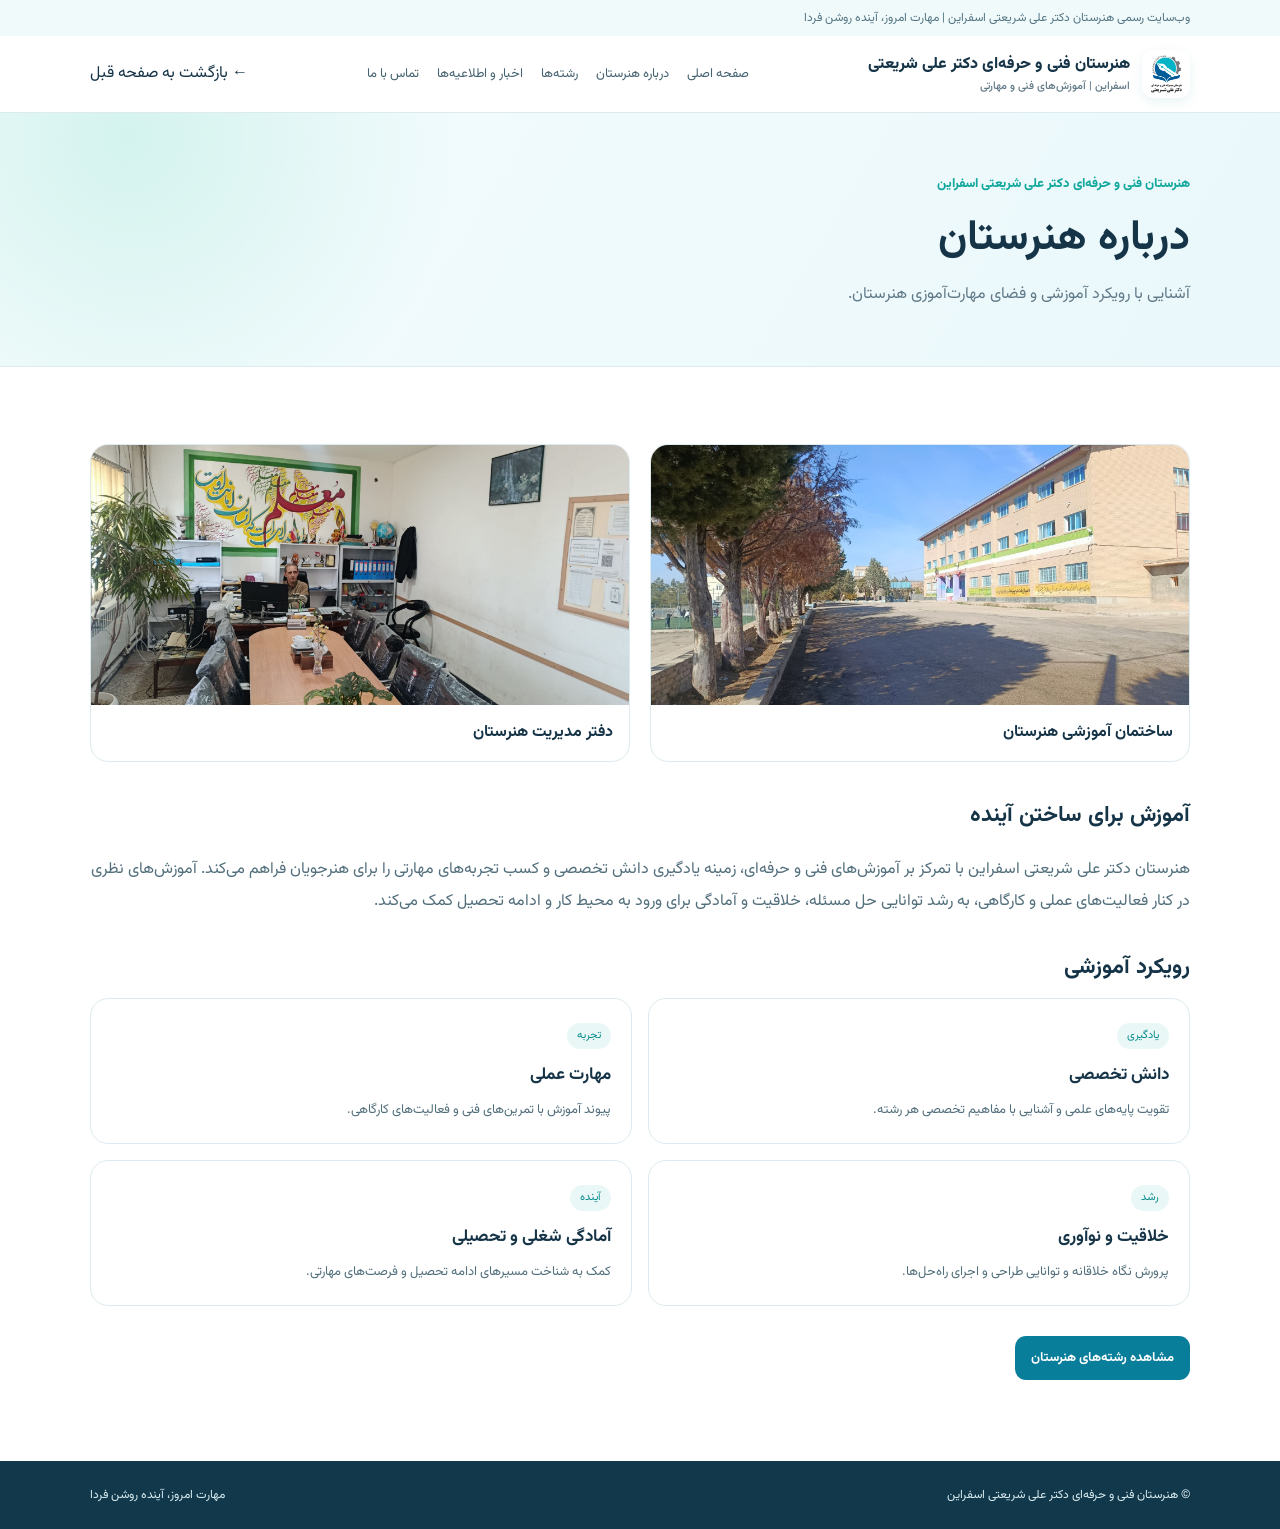
==== commit e700dd88: "Improve page navigation and reliable image paths" ====
--- a/pages/about.html
+++ b/pages/about.html
@@ -1 +1 @@
-<!doctype html><html lang="fa" dir="rtl"><head><meta charset="utf-8"><meta name="viewport" content="width=device-width,initial-scale=1"><meta name="description" content="آشنایی با رویکرد آموزشی و فضای مهارت‌آموزی هنرستان."><title>درباره هنرستان | هنرستان دکتر علی شریعتی اسفراین</title><link rel="stylesheet" href="site-pages.css"></head><body><div class="top"><div class="container">وب‌سایت رسمی هنرستان دکتر علی شریعتی اسفراین | مهارت امروز، آینده روشن فردا</div></div><header class="head"><div class="container nav"><a class="brand" href="../index.html"><img class="brand-logo" src="[data-uri]" alt="لوگوی رسمی هنرستان دکتر علی شریعتی"><span class="brand-copy">هنرستان فنی و حرفه‌ای دکتر علی شریعتی<small>اسفراین | آموزش‌های فنی و مهارتی</small></span></a><button class="menu-btn" id="menuBtn" aria-label="باز کردن فهرست" aria-expanded="false">فهرست ☰</button><nav class="links" id="navlinks"><a href="../index.html">صفحه اصلی</a><a href="about.html">درباره هنرستان</a><a href="fields.html">رشته‌ها</a><a href="news.html">اخبار و اطلاعیه‌ها</a><a href="contact.html">تماس با ما</a></nav></div></header><section class="hero"><div class="container"><span class="eyebrow">هنرستان فنی و حرفه‌ای دکتر علی شریعتی اسفراین</span><h1>درباره هنرستان</h1><p>آشنایی با رویکرد آموزشی و فضای مهارت‌آموزی هنرستان.</p></div></section><main class="container content"><section class="photo-grid" style="display:grid;grid-template-columns:repeat(auto-fit,minmax(260px,1fr));gap:20px;margin:32px 0"><figure style="margin:0;border:1px solid #dcebef;border-radius:18px;overflow:hidden;background:#fff"><img src="../IMG_20261121_161946_931.jpg" alt="ساختمان آموزشی هنرستان دکتر علی شریعتی اسفراین" style="display:block;width:100%;height:260px;object-fit:cover"><figcaption style="padding:12px 16px;font-weight:700;color:#153447">ساختمان آموزشی هنرستان</figcaption></figure><figure style="margin:0;border:1px solid #dcebef;border-radius:18px;overflow:hidden;background:#fff"><img src="../IMG_20261121_161923_589.jpg" alt="دفتر مدیریت هنرستان دکتر علی شریعتی اسفراین" style="display:block;width:100%;height:260px;object-fit:cover"><figcaption style="padding:12px 16px;font-weight:700;color:#153447">دفتر مدیریت هنرستان</figcaption></figure></section><h2>آموزش برای ساختن آینده</h2><p>هنرستان دکتر علی شریعتی اسفراین با تمرکز بر آموزش‌های فنی و حرفه‌ای، زمینه یادگیری دانش تخصصی و کسب تجربه‌های مهارتی را برای هنرجویان فراهم می‌کند. آموزش‌های نظری در کنار فعالیت‌های عملی و کارگاهی، به رشد توانایی حل مسئله، خلاقیت و آمادگی برای ورود به محیط کار و ادامه تحصیل کمک می‌کند.</p><h2>رویکرد آموزشی</h2><div class="grid"><article class="card"><span class="tag">یادگیری</span><h3>دانش تخصصی</h3><p>تقویت پایه‌های علمی و آشنایی با مفاهیم تخصصی هر رشته.</p></article><article class="card"><span class="tag">تجربه</span><h3>مهارت عملی</h3><p>پیوند آموزش با تمرین‌های فنی و فعالیت‌های کارگاهی.</p></article><article class="card"><span class="tag">رشد</span><h3>خلاقیت و نوآوری</h3><p>پرورش نگاه خلاقانه و توانایی طراحی و اجرای راه‌حل‌ها.</p></article><article class="card"><span class="tag">آینده</span><h3>آمادگی شغلی و تحصیلی</h3><p>کمک به شناخت مسیرهای ادامه تحصیل و فرصت‌های مهارتی.</p></article></div><p><a class="btn" href="fields.html">مشاهده رشته‌های هنرستان</a></p></main><footer><div class="container"><span>© هنرستان فنی و حرفه‌ای دکتر علی شریعتی اسفراین</span><span>مهارت امروز، آینده روشن فردا</span></div></footer></body></html>+<!doctype html><html lang="fa" dir="rtl"><head><meta charset="utf-8"><meta name="viewport" content="width=device-width,initial-scale=1"><meta name="description" content="آشنایی با رویکرد آموزشی و فضای مهارت‌آموزی هنرستان."><title>درباره هنرستان | هنرستان دکتر علی شریعتی اسفراین</title><link rel="stylesheet" href="site-pages.css"></head><body><div class="top"><div class="container">وب‌سایت رسمی هنرستان دکتر علی شریعتی اسفراین | مهارت امروز، آینده روشن فردا</div></div><header class="head"><div class="container nav"><a class="brand" href="../index.html"><img class="brand-logo" src="[data-uri]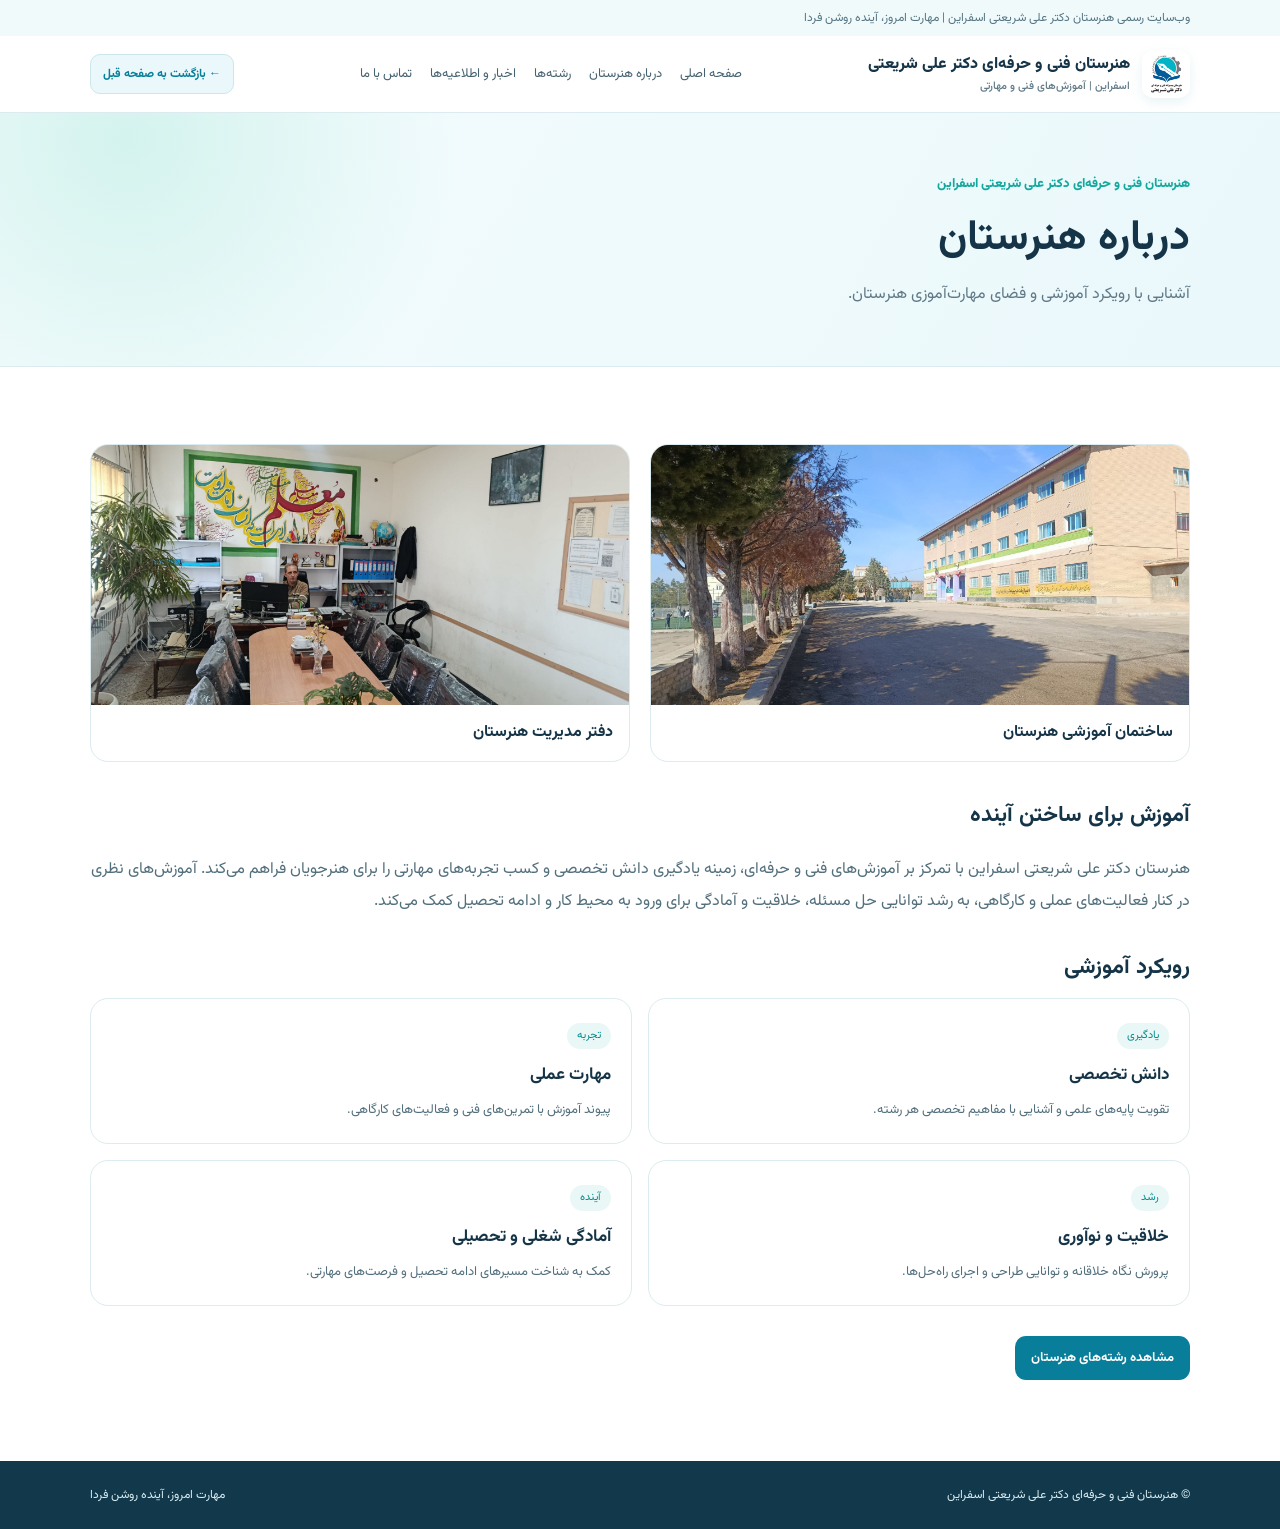
==== commit 90987825: "Connect page content to editable CMS data" ====
--- a/pages/about.html
+++ b/pages/about.html
@@ -1 +1,2 @@
-<!doctype html><html lang="fa" dir="rtl"><head><meta charset="utf-8"><meta name="viewport" content="width=device-width,initial-scale=1"><meta name="description" content="آشنایی با رویکرد آموزشی و فضای مهارت‌آموزی هنرستان."><title>درباره هنرستان | هنرستان دکتر علی شریعتی اسفراین</title><link rel="stylesheet" href="site-pages.css"></head><body><div class="top"><div class="container">وب‌سایت رسمی هنرستان دکتر علی شریعتی اسفراین | مهارت امروز، آینده روشن فردا</div></div><header class="head"><div class="container nav"><a class="brand" href="../index.html"><img class="brand-logo" src="[data-uri]" alt="لوگوی رسمی هنرستان دکتر علی شریعتی"><span class="brand-copy">هنرستان فنی و حرفه‌ای دکتر علی شریعتی<small>اسفراین | آموزش‌های فنی و مهارتی</small></span></a><button class="menu-btn" id="menuBtn" aria-label="باز کردن فهرست" aria-expanded="false">فهرست ☰</button><nav class="links" id="navlinks"><a href="../index.html">صفحه اصلی</a><a href="about.html">درباره هنرستان</a><a href="fields.html">رشته‌ها</a><a href="news.html">اخبار و اطلاعیه‌ها</a><a href="contact.html">تماس با ما</a></nav><a class="back-link" href="../index.html" onclick="if(history.length>1){history.back();return false;}">← بازگشت به صفحه قبل</a></div></header><section class="hero"><div class="container"><span class="eyebrow">هنرستان فنی و حرفه‌ای دکتر علی شریعتی اسفراین</span><h1>درباره هنرستان</h1><p>آشنایی با رویکرد آموزشی و فضای مهارت‌آموزی هنرستان.</p></div></section><main class="container content"><section class="photo-grid" style="display:grid;grid-template-columns:repeat(auto-fit,minmax(260px,1fr));gap:20px;margin:32px 0"><figure style="margin:0;border:1px solid #dcebef;border-radius:18px;overflow:hidden;background:#fff"><img src="/IMG_20261121_161946_931.jpg" alt="ساختمان آموزشی هنرستان دکتر علی شریعتی اسفراین" style="display:block;width:100%;height:260px;object-fit:cover"><figcaption style="padding:12px 16px;font-weight:700;color:#153447">ساختمان آموزشی هنرستان</figcaption></figure><figure style="margin:0;border:1px solid #dcebef;border-radius:18px;overflow:hidden;background:#fff"><img src="/IMG_20261121_161923_589.jpg" alt="دفتر مدیریت هنرستان دکتر علی شریعتی اسفراین" style="display:block;width:100%;height:260px;object-fit:cover"><figcaption style="padding:12px 16px;font-weight:700;color:#153447">دفتر مدیریت هنرستان</figcaption></figure></section><h2>آموزش برای ساختن آینده</h2><p>هنرستان دکتر علی شریعتی اسفراین با تمرکز بر آموزش‌های فنی و حرفه‌ای، زمینه یادگیری دانش تخصصی و کسب تجربه‌های مهارتی را برای هنرجویان فراهم می‌کند. آموزش‌های نظری در کنار فعالیت‌های عملی و کارگاهی، به رشد توانایی حل مسئله، خلاقیت و آمادگی برای ورود به محیط کار و ادامه تحصیل کمک می‌کند.</p><h2>رویکرد آموزشی</h2><div class="grid"><article class="card"><span class="tag">یادگیری</span><h3>دانش تخصصی</h3><p>تقویت پایه‌های علمی و آشنایی با مفاهیم تخصصی هر رشته.</p></article><article class="card"><span class="tag">تجربه</span><h3>مهارت عملی</h3><p>پیوند آموزش با تمرین‌های فنی و فعالیت‌های کارگاهی.</p></article><article class="card"><span class="tag">رشد</span><h3>خلاقیت و نوآوری</h3><p>پرورش نگاه خلاقانه و توانایی طراحی و اجرای راه‌حل‌ها.</p></article><article class="card"><span class="tag">آینده</span><h3>آمادگی شغلی و تحصیلی</h3><p>کمک به شناخت مسیرهای ادامه تحصیل و فرصت‌های مهارتی.</p></article></div><p><a class="btn" href="fields.html">مشاهده رشته‌های هنرستان</a></p></main><footer><div class="container"><span>© هنرستان فنی و حرفه‌ای دکتر علی شریعتی اسفراین</span><span>مهارت امروز، آینده روشن فردا</span></div></footer></body></html>+<!doctype html><html lang="fa" dir="rtl"><head><meta charset="utf-8"><meta name="viewport" content="width=device-width,initial-scale=1"><meta name="description" content="آشنایی با رویکرد آموزشی و فضای مهارت‌آموزی هنرستان."><title>درباره هنرستان | هنرستان دکتر علی شریعتی اسفراین</title><link rel="stylesheet" href="site-pages.css"></head><body><div class="top"><div class="container">وب‌سایت رسمی هنرستان دکتر علی شریعتی اسفراین | مهارت امروز، آینده روشن فردا</div></div><header class="head"><div class="container nav"><a class="brand" href="../index.html"><img class="brand-logo" src="[data-uri]